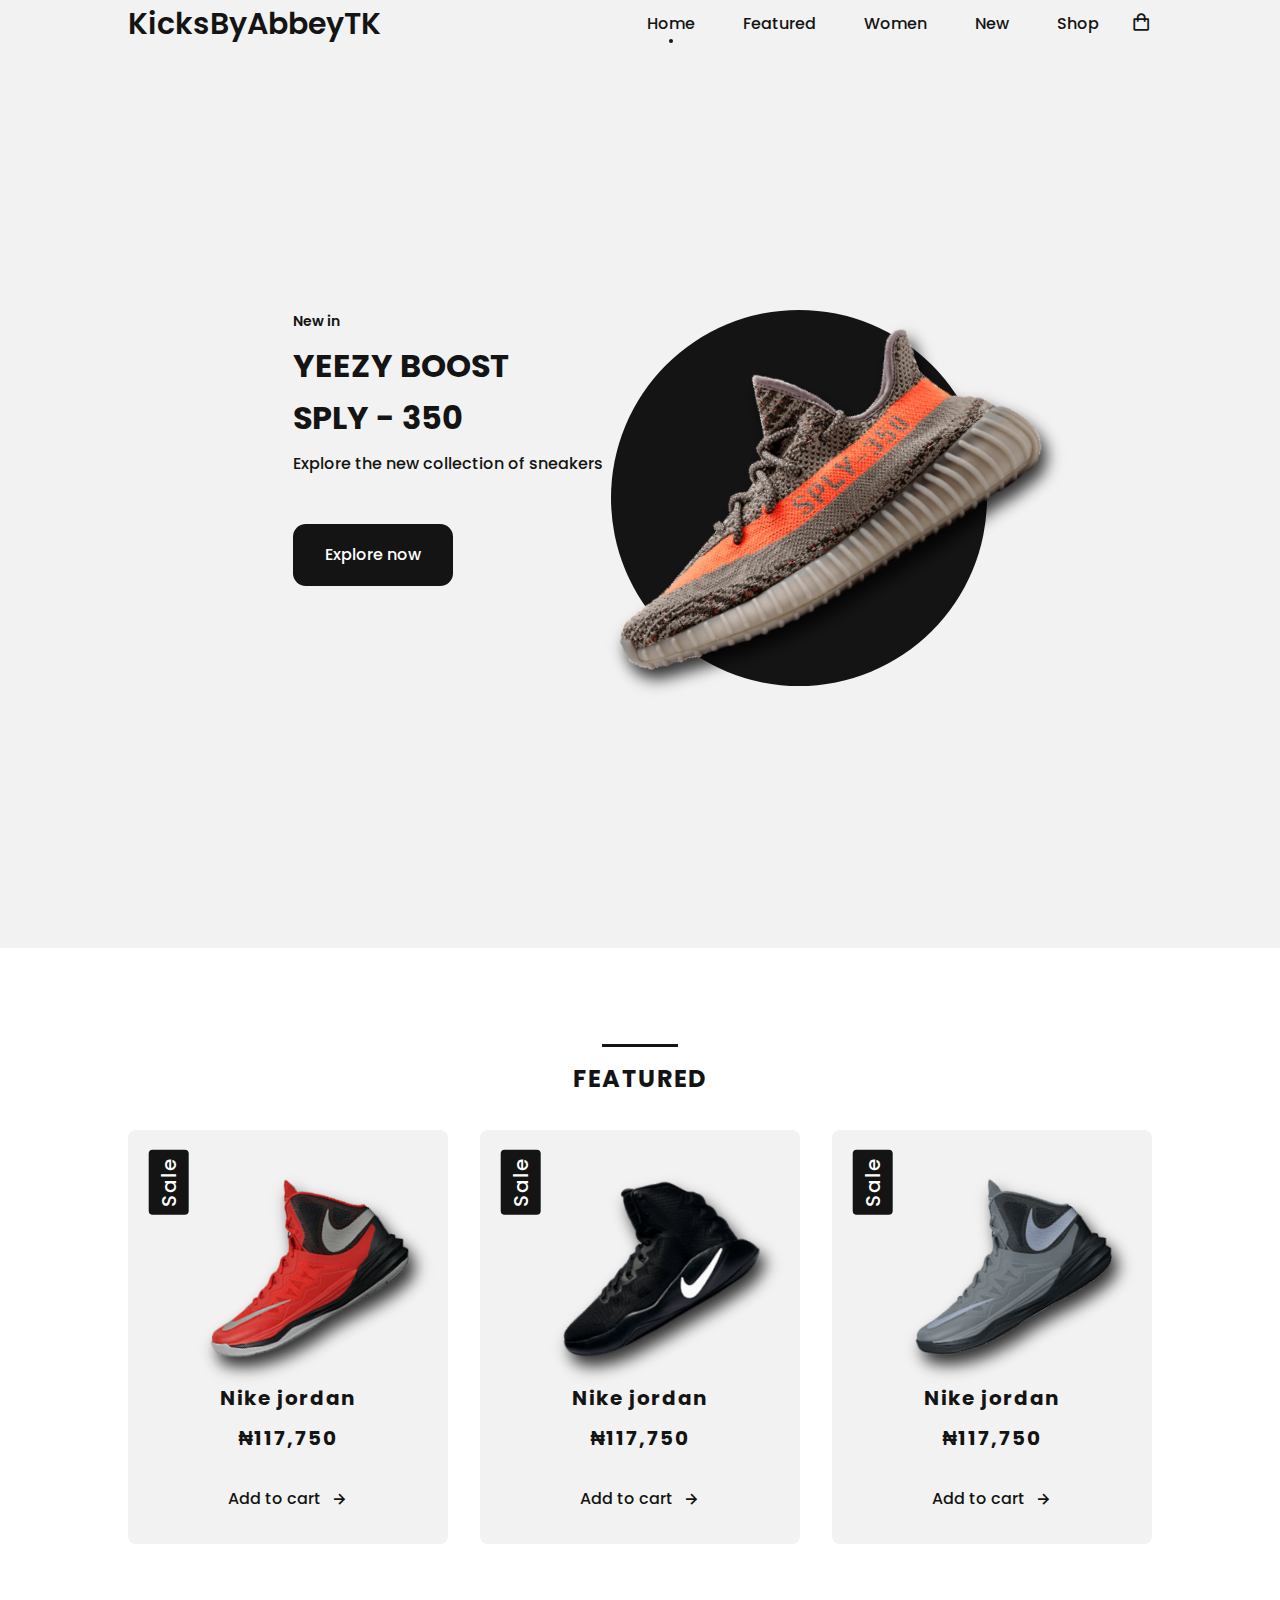
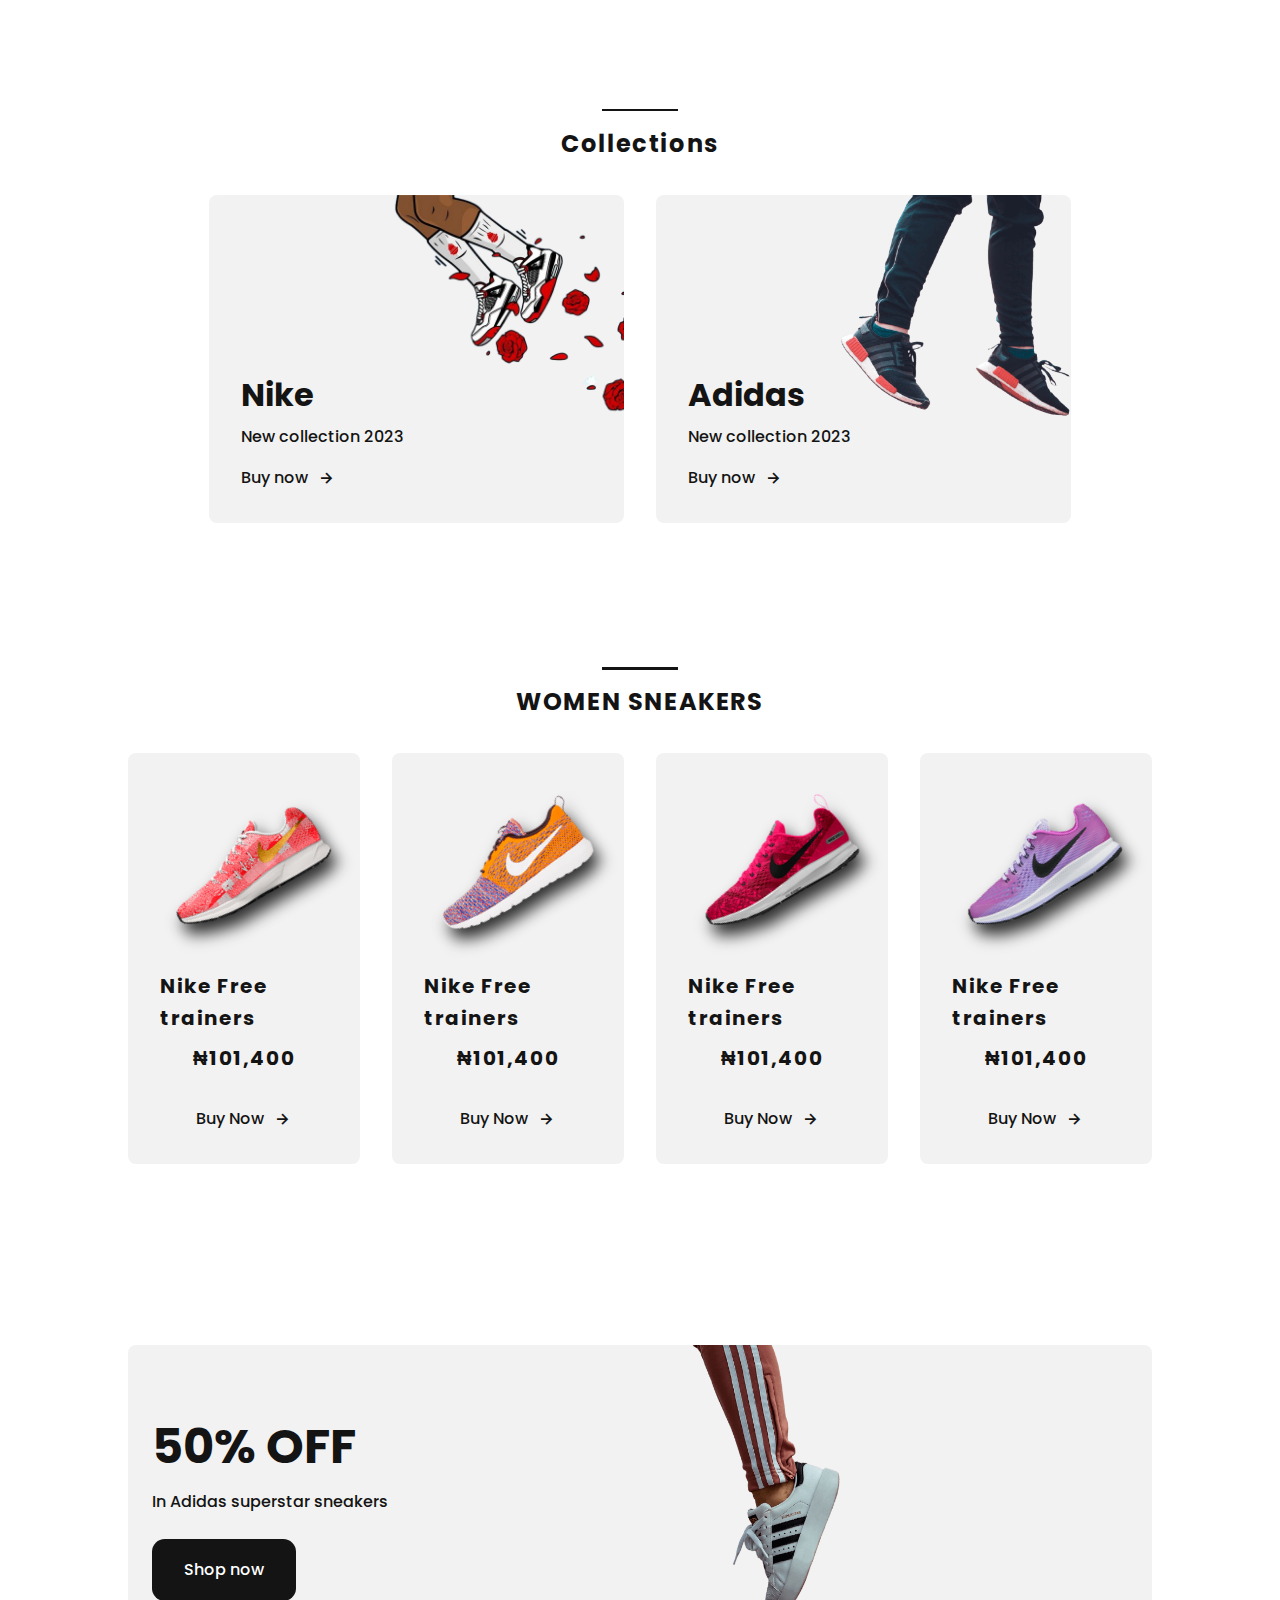
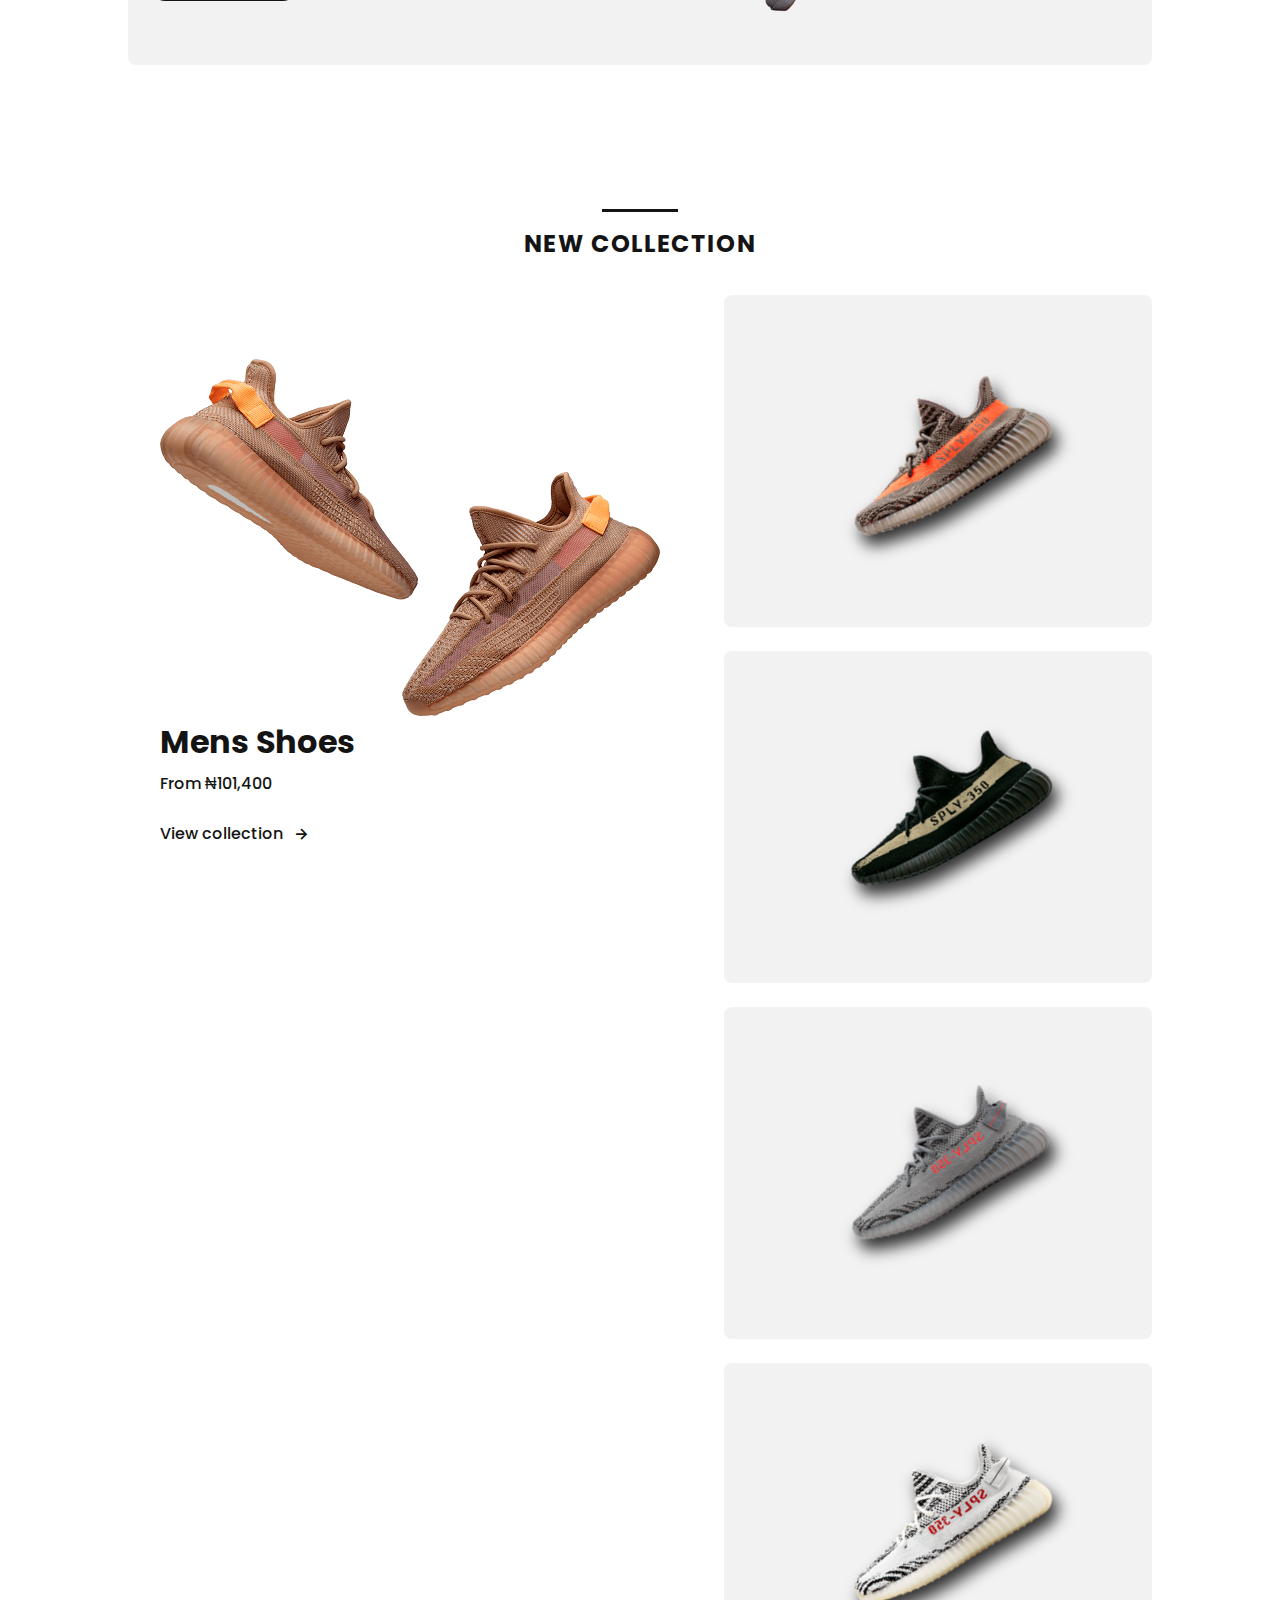
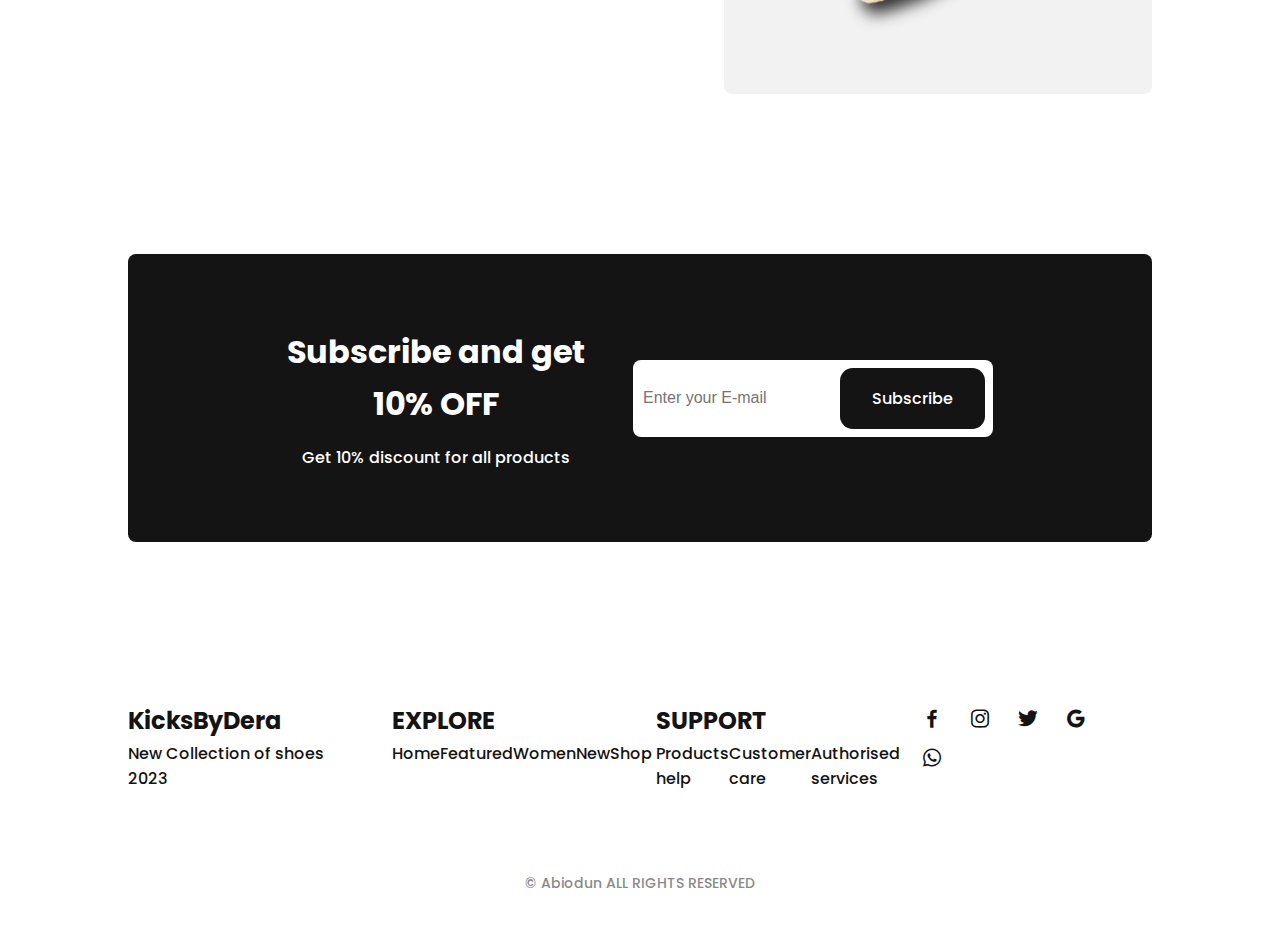
==== index.html @ 959a7aa7 "Done" ====
<!DOCTYPE html>
<html lang="en">
    <head>
        <meta charset="UTF-8">
        <meta name="viewport" content="width=device-width, initial-scale=1.0">

        <!-- ===== CSS ===== -->
        <link rel="stylesheet" href="./assets/css/styles.css">

        <!-- ===== BOX ICONS ===== -->
        <link rel="stylesheet" href="https://cdn.jsdelivr.net/npm/boxicons@latest/css/boxicons.min.css">
        

        <title>KicksByAbbeyTK | home</title>
    </head>
    <body>

        <!--===== HEADER =====-->
        <header class="l-header" id="header">
            <nav class="nav bd-grid">
                <div class="nav__toggle" id="nav-toggle">
                    <i class="bx bx-grid-alt"></i>
                </div>
                <a href="#" class="nav__logo">KicksByAbbeyTK</a>
                <div class="nav__menu" id="nav-menu">
                    <ul class="nav__list">
                        <li class="nav__item">
                            <a href="#home" class="nav__link active">Home</a>
                        </li>
                        <li class="nav__item">
                            <a href="#featured" class="nav__link">Featured</a>
                        </li>
                        <li class="nav__item">
                            <a href="#women" class="nav__link">Women</a>
                        </li>
                        <li class="nav__item">
                            <a href="#new" class="nav__link">New</a>
                        </li>
                        <li class="nav__item">
                            <a href="./shop.html" class="nav__link">Shop</a>
                        </li>
                    </ul>
                </div>
                <div class="nav__shop">
                    <i class='bx bx-shopping-bag'></i>
                </div>
            </nav>
        </header>


        <main class="l-main">
            <!--===== HOME =====-->
            <section class="home" id="home">
                <div class="home__container bd-grid">
                    <div class="home__sneaker">
                        <div class="home__shape"></div>
                        <img src="./assets/img/imghome.png" alt="" srcset="" class="home__img">
                    </div>
                    <div class="home__data">
                        <span class="home__new">New in</span>
                        <h1 class="home__title">YEEZY BOOST <br>SPLY - 350</h1>
                        <p class="home__description">Explore the new collection of sneakers</p>
                        <a href="#" class="button">Explore now</a>
                    </div>
                </div>

            </section>
            

            <!--===== FEATURED =====-->
            <section class="featured section" id="featured">
                <h2 class="section-title">FEATURED</h2>

                <div class="featured__container bd-grid">
                    <article class="sneaker">
                        <div class="sneaker__sale">Sale</div>
                        <img src="assets/img/featured1.png" alt="Red sneaker" class="sneaker__image">
                        <span class="sneaker__name">Nike jordan</span>
                        <span class="sneaker__price">₦117,750</span>
                        <a href="#" class="button-light">Add to cart <i class='bx bx-right-arrow-alt button-icon'></i></a>
                    </article>
                    <article class="sneaker">
                        <div class="sneaker__sale">Sale</div>
                        <img src="assets/img/featured2.png" alt="Red sneaker" class="sneaker__image">
                        <span class="sneaker__name">Nike jordan</span>
                        <span class="sneaker__price">₦117,750</span>
                        <a href="#" class="button-light">Add to cart <i class='bx bx-right-arrow-alt button-icon'></i></a>
                    </article>
                    <article class="sneaker">
                        <div class="sneaker__sale">Sale</div>
                        <img src="assets/img/featured3.png" alt="Red sneaker" class="sneaker__image">
                        <span class="sneaker__name">Nike jordan</span>
                        <span class="sneaker__price">₦117,750</span>
                        <a href="#" class="button-light">Add to cart <i class='bx bx-right-arrow-alt button-icon'></i></a>
                    </article>
                </div>

            </section>

            <!--===== COLLECTION =====-->
            <section class="collection section">
                <h2 class="section-title">Collections</h2>
                <div class="collection__container bd-grid">
                    <div class="collection__card">
                        <div class="collection__data">
                            <h3 class="collection__name">Nike</h3>
                            <p class="collection__description">New collection 2023</p>
                            <a href="#" class="button-light">Buy now <i class='bx bx-right-arrow-alt button-icon'></i></a>
                        </div>

                        <img src="./assets/img/collection1.png.png" alt="Nike collection" srcset="" class="collection__img-1">
                    </div>
                    <div class="collection__card">
                        <div class="collection__data">
                            <h3 class="collection__name">Adidas</h3>
                            <p class="collection__description">New collection 2023</p>
                            <a href="#" class="button-light">Buy now <i class='bx bx-right-arrow-alt button-icon'></i></a>
                        </div>

                        <img src="assets/img/collection2.png" alt="Nike collection" srcset="" class="collection__img">
                    </div>
                </div>
            </section>

            <!--===== WOMEN SNEAKERS =====-->
            <section class="women section" id="women">
                <h2 class="section-title">WOMEN SNEAKERS</h2>
                <div class="women__container bd-grid">
                    <article class="sneaker">
                        <img src="assets/img/women1.png" alt="" class="sneaker__image">
                        <span class="sneaker__name">Nike Free trainers</span>
                        <span class="sneaker__price">₦101,400</span>
                        <a href="#" class="button-light">Buy Now<i class='bx bx-right-arrow-alt button-icon'></i></a>
                    </article>
                    <article class="sneaker">
                        <img src="assets/img/women2.png" alt="" class="sneaker__image">
                        <span class="sneaker__name">Nike Free trainers</span>
                        <span class="sneaker__price">₦101,400</span>
                        <a href="#" class="button-light">Buy Now<i class='bx bx-right-arrow-alt button-icon'></i></a>
                    </article>
                    <article class="sneaker">
                        <img src="assets/img/women3.png" alt="" class="sneaker__image">
                        <span class="sneaker__name">Nike Free trainers</span>
                        <span class="sneaker__price">₦101,400</span>
                        <a href="#" class="button-light">Buy Now<i class='bx bx-right-arrow-alt button-icon'></i></a>
                    </article>
                    <article class="sneaker">
                        <img src="assets/img/women4.png" alt="" class="sneaker__image">
                        <span class="sneaker__name">Nike Free trainers</span>
                        <span class="sneaker__price">₦101,400</span>
                        <a href="#" class="button-light">Buy Now<i class='bx bx-right-arrow-alt button-icon'></i></a>
                    </article>
                </div>
            </section>

            <!--===== OFFER =====-->
            <section class="offer section">
                <div class="offer__container bd-grid">
                    <div class="offer__data">
                        <h3 class="offer__title">50% OFF</h3>
                        <p class="offer__description">In Adidas superstar sneakers</p>
                        <a href="#" class="button">Shop now</a>
                    </div>
                    <img src="assets/img/offert.png" alt="" class="offer__img">
                </div>
            </section>

            <!--===== NEW COLLECTION =====-->
            <section class="new section" id="section">
                <h2 class="section-title">NEW COLLECTION</h2>
                <div class="new__container bd-grid">
                    <div class="new__mens">
                        <img src="assets/img/new1.png" alt="" class="new_mens-img">
                        <h3 class="new__title">Mens Shoes</h3>
                        <span class="new__price">From ₦101,400</span>
                        <a href="#" class="button-light">View collection<i class='bx bx-right-arrow-alt button-icon'></i></a>
                    </div>
                    <div class="new__sneaker">

                        <div class="new__sneaker-card">
                            <img src="assets/img/new2.png" alt="" class="new__sneakers-img">
                            <div class="new__sneaker-overlay">
                                <a href="#" class="button">Add to cart</a>
                            </div>
                        </div>
                        <div class="new__sneaker-card">
                            <img src="assets/img/new3.png" alt="" class="new__sneakers-img">
                            <div class="new__sneaker-overlay">
                                <a href="#" class="button">Add to cart</a>
                            </div>
                        </div>
                        <div class="new__sneaker-card">
                            <img src="assets/img/new4.png" alt="" class="new__sneakers-img">
                            <div class="new__sneaker-overlay">
                                <a href="#" class="button">Add to cart</a>
                            </div>
                        </div>
                        <div class="new__sneaker-card">
                            <img src="assets/img/new5.png" alt="" class="new__sneakers-img">
                            <div class="new__sneaker-overlay">
                                <a href="#" class="button">Add to cart</a>
                            </div>
                        </div>




                    </div>
                </div>
            </section>

            <!--===== NEWSLETTER =====-->
            <section class="newsletter section">
                <div class="newsletter__container bd-grid">
                    <div>
                        <h3 class="newsletter__title">Subscribe and get <br>10% OFF</h3>
                        <p class="newsletter__description">Get 10% discount for all products</p>
                    </div>

                    <form action="" class="newsletter__subscribe">
                        <input type="text" placeholder="Enter your E-mail" class="newsletter__input">
                        <a href="./index.html" class="button">Subscribe</a>
                    </form>
                </div>
            </section>
        </main>

        <!--===== FOOTER =====-->
        <footer class="footer section">
            <div class="footer__container bd-grid">
                <div class="footer__box">
                    <h3 class="footer__title">KicksByDera</h3>
                    <p class="footer__description">New Collection of shoes 2023</p>
                </div>
                <div class="footer__box">
                    <h3 class="footer__title">EXPLORE</h3>
                    <ul class="nav__list">
                        <li>
                            <a href="#home">Home</a>
                        </li>
                        <li>
                            <a href="#featured">Featured</a>
                        </li>
                        <li>
                            <a href="#women">Women</a>
                        </li>
                        <li>
                            <a href="#new">New</a>
                        </li>
                        <li>
                            <a href="./shop.html">Shop</a>
                        </li>
                    </ul>
                </div>
                <div class="footer__box">
                    <h3 class="footer__title">SUPPORT</h3>
                    <ul class="nav__list">
                        <li>
                            <a href="#">Products help</a>
                        </li>
                        <li>
                            <a href="#">Customer care</a>
                        </li>
                        <li>
                            <a href="#">Authorised services</a>
                        </li>
                    </ul>
                </div>
                <div class="footer__box">
                    <a href="#" target="_blank" class="footer__social"><i class="bx bxl-facebook"></i></a>
                    <a href="#" target="_blank" class="footer__social"><i class="bx bxl-instagram"></i></a>
                    <a href="#" target="_blank" class="footer__social"><i class="bx bxl-twitter"></i></a>
                    <a href="#" target="_blank" class="footer__social"><i class="bx bxl-google"></i></a>
                    <a href="#" target="_blank" class="footer__social"><i class="bx bxl-whatsapp"></i></a>
                </div>



            </div>
            <p class="footer__copy">&#169; Abiodun ALL RIGHTS RESERVED</p>
        </footer>







        <!--===== MAIN JS =====-->
        <script src="./assets/js/main.js"></script>
        
    </body>
</html>
---- assets/css/styles.css ----
/* Google Fonts */
@import url('https://fonts.googleapis.com/css2?family=Poppins:wght@400;500;600;700&display=swap');

/* Variables CSS */

:root {
    --header-height: 3rem;

     /* Font Weight */
    /* --font-regular:400; */
    --font-medium: 500;
    --font-semi-bold: 600;
    --font-bold: 700;


    /* Colors */
    --dark-color: #141414;
    --dark-color-light: #8A8A8A;
    --dark-color-lighten: #F2F2F2;
    --white-color: #FFF;

      /* Font and Typography */
    /* .5rem = 8px | 1rem = 16px */
    --body-font: 'Poppins', sans-serif;
    --big-font-size: 1.25rem;
    --bigger-font-size: 1.5rem;
    --biggest-font-size: 2rem;
    --h2-font-size: 1.25rem;
    --normal-font-size: 0.938rem;
    --smaller-font-size: 0.813rem;

    /*Margenes*/
    /* Margenes Bottm */
    /* .5rem = 8px  | 1 rem = 16px  */
    --mb-1: 0.5rem;
    --mb-2: 1rem;
    --mb-3: 1.5rem;
    --mb-4: 2rem;
    --mb-5: 2.5rem;
    --mb-6: 3rem;
   
  
    /* z index */
    /* --z-tooltip: 10; */
    --z-fixed: 100;

    /*Rotate img*/
    --rotate-img: rotate(-30deg);
  }

  @media screen and (min-width:768px) {
    :root{
        --big-font-size: 1.5rem;
    --bigger-font-size: 2rem;
    --biggest-font-size: 3rem;
    --normal-font-size: 1rem;
    --smaller-font-size: 0.875rem;
    }  
  }

  /* Base  */

*,::before,::after{
    box-sizing: border-box;
  }
  
  html {
    scroll-behavior: smooth;
  }

  
  body {
    margin: var(--header-height) 0 0 0 ;
    font-family: var(--body-font);
    font-size: var(--normal-font-size);
    font-weight: var(--font-medium);
    color: var(--dark-color);
    line-height: 1.6;

  }

  h1,h2,h3,p,ul{
    margin: 0;
  }

  ul {
    padding: 0;
    list-style: none;
  }
  
  a {
    text-decoration: none;
    color: var(--dark-color);
  }
  
  img {
    max-width: 100%;
    height: auto;
    display: block;
  }

  

  /* Class CSS */

  .section{
    padding: 5rem 0 2rem;
  }

  .section-title{
    position: relative;
    font-size: var(--big-font-size);
    margin-bottom: var(--mb-4);
    text-align: center;
    letter-spacing: .1rem;
  }

  .section-title::after{
    content: '';
    position: absolute;
    width: 56px;
    height: .18rem;
    top: -1rem;
    left: 0;
    right: 0;
    margin: auto;
    background-color: var(--dark-color);
  }

  /* Layout */
  .bd-grid{
    max-width: 1024px;
    display: grid;
    grid-template-columns: 100%;
    column-gap: 2rem;
    width: calc(100% - 2rem);
    margin: auto;
  }

  .l-header{
    width: 100%;
    position: fixed;
    top: 0;
    left: 0;
    z-index: var(--z-fixed);
    background-color: var(--dark-color-lighten);
  }


/*===== NAV =====*/
.nav{
  height: var(--header-height);
  display: flex;
  justify-content: space-between;
  align-items: center;
}
 @media screen and (max-width: 768px) {
  .nav__menu{
    position: fixed;
    top: var(--header-height);
    left: -100%;
    width: 70%;
    height: 100vh;
    padding: 2rem;
    background-color: var(--white-color);
    transition: .4s;
  }
 }
.nav__item{
margin-bottom: var(--mb-4);
}
.nav__logo{
  font-weight: var(--font-semi-bold);
  font-size: 30px;
}
.nav__toggle,
.nav__shop{
  font-size: 1.3rem;
  cursor: pointer;
}
/*Show menu*/
.show{
  left: 0;
}

/*Active link*/
.active{
  position: relative;
}
.active::before{
  content: '';
  position: absolute;
  bottom: -.5rem;
  left: 45%;
  width: 4px;
  height: 4px;
  background-color: var(--dark-color);
  border-radius: 50px;
}
/*Change color header*/
.scroll-header{
  background-color: var(--white-color);
  -shadow: 0 2px 4px rgba(0, 0, 0, .1);
}


/*===== HOME =====*/
.home{
  background-color: var(--dark-color-lighten);
  overflow: hidden;
}

.home__container{
  height: calc(100vh - var(--header-height));
}

.home__sneaker{
  position: relative;
  display: flex;
  justify-content: center;
  align-self: center;
}

.home__shape{
  width: 220px;
  height: 220px;
  background-color: var(--dark-color);
  border-radius: 50%;
}

.home__img{
  position: absolute;
  top: 1.5rem;
  max-width: initial;
  width: 275px;
  transform: var(--rotate-img);
  filter: drop-shadow(0 12px 8px rgba(0, 0, 0, .8));
  transition: .6s;
}
.home__img:hover{
  transform: translateY(-.5rem);
}

.home__new{
  display: block;
  font-size: var(--smaller-font-size);
  font-weight: var(--font-semi-bold);
  margin-bottom: var(--mb-1);
}

.home__title{
  font-size: var(--bigger-font-size);
  margin-bottom: var(--mb-1);
}

.home__description{
  margin-bottom: var(--mb-6);
}


/*BUTTONS*/
.button{
  display: inline-block;
  background-color: var(--dark-color);
  padding: 1.125rem 2rem;
  font-weight: var(--font-medium);
  border-radius: .8rem;
  transition: .3s;
  color: white;
}

.button:hover{
  transform: translateY(-.25rem);
}

.button-light{
  display: inline-flex;
  color: var(--dark-color);
  font-weight: var(--font-medium);
  align-items: center;
}

.button-icon{
  font-size: 1.25rem;
  margin-left: var(--mb-1);
  transition: .3s;
}

.button-light:hover .button-icon{
  transform: translateX(.25rem);
}
/*===== FEATURED =====*/
.featured__container{
  row-gap: 2rem;
  grid-template-columns: repeat(auto-fit, minmax(220px, 1fr));
}

.sneaker{
  position: relative;
  display: flex;
  flex-direction: column;
  align-items: center;
  padding: 2rem;
  background-color: var(--dark-color-lighten);
  border-radius: .5rem;
  transition: .3s;
  margin-bottom: 1.3rem;
}

.sneaker__sale{
  position: absolute;
  left: .5rem;
  background-color: var(--dark-color);
  color: white;
  padding: .25rem .5rem;
  border-radius: .25rem;
  rotate: -90deg;
  font-size: var(--h2-font-size);
  letter-spacing: .1rem;
}

.sneaker__image{
  width: 220px;
  margin-top: var(--mb-3);
  margin-bottom: var(--mb-6);
  transform: var(--rotate-img);
  filter: drop-shadow(0 12px 8px rgba(0, 0, 0, .8));
  transition: .6s;
}
.sneaker__image:hover{
  transform: translateY(-.5rem);
}

.sneaker__name,
.sneaker__price{
  font-size: var(--h2-font-size);
  letter-spacing: .1rem;
  font-weight: var(--font-bold);
}
.sneaker__name{
  margin-bottom: var(--mb-1);
}
.sneaker__price{
  margin-bottom: var(--mb-4);
}

.sneaker:hover{
  transform: translateY(-.7rem);
  filter: drop-shadow(0 12px 8px rgba(0, 0, 0, .8));
}

/*===== COLLECTION =====*/
.collection__container{
  row-gap: 2rem;
  justify-content: center;
}

.collection__card{
  position: relative;
  display: flex;
  height: 328px;
  background-color: var(--dark-color-lighten);
  padding: 2rem;
  border-radius: .5rem;
  transition: .3s;
}

.collection__data{
  align-self: flex-end;
}

.collection__img{
  position: absolute;
  width: 230px;
  top: 0;
  right: 0;
}
.collection__img-1{
  position: absolute;
  transform: rotateY(-90deg);
  transform: scaleX(-1);
  width: 230px;
  top: 0;
  right: 0;
}

.collection__name{
  font-size: var(--bigger-font-size);
  margin-bottom: .25rem;
}

.collection__description{
  margin-bottom: var(--mb-2);
}

.collection__card:hover{
  transform: translateY(-.5rem);
}

/*===== WOMEN SNEAKERS =====*/
.women__container{
  row-gap: 2rem;
  grid-template-columns: repeat(auto-fit, minmax(220px, 1fr));
}

/*===== OFFER =====*/
.offer__container{
  grid-template-columns: 55% 45%;
  column-gap: 0;
  background-color: var(--dark-color-lighten);
  border-radius: .5rem;
  justify-content: center;
}

.offer__data{
  padding: 4rem 0 4rem 1.5rem;
}

.offer__title{
  font-size: var(--biggest-font-size);
  margin-bottom: .25rem;
}

.offer__description{
  margin-bottom: var(--mb-3);
}

.offer__img{
  width: 153px;
}
/*===== NEW COLLECTION  =====*/
.new__collection{
  row-gap: 2rem;
}

.new__mens-img{
  width: 276px;
  margin-bottom: var(--mb-3);
}

.new__title{
  font-size: var(--bigger-font-size);
  margin-bottom: .25rem;
}

.new__price{
  display: block;
  margin-bottom: var(--mb-3);
}

.new__sneaker{
  display: grid;
  grid-template-columns: repeat(auto-fit, minmax(220px, 1fr));
  gap: 1.5rem;
}

.new__sneaker-card{
  position: relative;
  padding: 3.5rem 1.5rem;
  background-color: var(--dark-color-lighten);
  border-radius: .5rem;
  overflow: hidden;
  display: flex;
  justify-content: center;
}

.new__sneakers-img{
    width: 220px;
    margin-top: var(--mb-3);
    margin-bottom: var(--mb-6);
    transform: var(--rotate-img);
    filter: drop-shadow(0 12px 8px rgba(0, 0, 0, .8));
    transition: .3s;
  }
  .new__sneakers-img:hover{
    transform: translateY(-.5rem);
  }
  .new__sneaker-overlay{
    position: absolute;
    background-color: rgba(138, 138, 138, .1);
    left: 0;
    bottom: -100%;
    height: 100%;
    display: flex;
    justify-content: center;
    width: 100%;
    align-items: center;
    transition: 1.5s;
  }

  .new__sneaker-card:hover .new__sneaker-overlay{
    bottom: 0;
  }

/*===== NEWSLETTER =====*/
.newsletter__container{
  background-color: var(--dark-color);
  color: var(--white-color);
  padding: 2rem .5rem;
  border-radius: .5rem;
  text-align: center;
}

.newsletter__title{
  font-size: var(--bigger-font-size);
  margin-bottom: var(--mb-2);
}

.newsletter__description{
  margin-bottom: var(--mb-5);
}

.newsletter__subscribe{
  display: flex;
  column-gap: .5rem;
  background-color: white;
  padding: .5rem;
  border-radius: .5rem;
}

.newsletter__input{
  border: none;
  outline: none;
  width: 90%;
  font-size: var(--normal-font-size);
}
/*===== FOOTER =====*/
.footer__container{
  grid-template-columns: repeat(auto-fit, minmax(220px, 1fr));
}

.footer__title{
  font-size: var(--big-font-size);
}

.footer__box{
  margin-bottom: var(--mb-4);
}

.footer__link{
  display: block;
  width: max-content;
  margin-bottom: var(--mb-1);
}

.footer__social{
  font-size: 1.5rem;
  margin-right: 1.25rem;
}

.footer__copy{
  padding-top: 3rem;
  font-size: var(--smaller-font-size);
  color: var(--dark-color-light);
  text-align: center;
}
/* ===== MEDIA QUERIES=====*/
@media screen and (min-width:765px) {
  body{
    background-color: white;
  }
  .section{
    padding: 7rem 0 3rem;
  }
  .section-title::after{
    width: 76px;
  }
  .nav{
    height: calc var(--header-height + 1.5rem);
  }
  .nav__menu{
    margin-left: auto;
  }
  .nav__list{
    display: flex;
  }
  .nav__item{
    margin-left: var(--mb-6);
    margin-bottom: 0;
  }
  .nav__toggle{
    display: none;
  }
  .home__container{
    height: 100vh;
    grid-template-columns: max-content max-content;
    justify-content: center;
    align-content: center;
  }
  .home__sneaker{
    order: 1;
  }
  .home__shape{
    width: 376px;
    height: 376px;
  }
  .home__img{
    width: 470px;
    top: 3.5rem;
    right: 0;
    left: -3rem;
  }
  .newsletter__container{
    grid-template-columns: max-content max-content;
    justify-content: center;
    align-items: center;
    padding: 4.5rem 2rem;
    column-gap: 3rem;
  }
  .newsletter__description{
    margin-bottom: 0;
  }
  .newsletter__subscribe{
    width: 360px;
    height: max-content;
  }
}
@media screen and (min-width:1024px) {
  body{
    background-color: white;
  }
  .bd-grid{
    margin-left: auto;
    margin-right: auto;
  }
  .home__container{
    column-gap: 8px;
  }
  .collection__container{
    grid-template-columns: repeat(2, 415px);
  }
  .new__container{
    grid-template-columns: max-content 1fr;
  }
  .new__mens{
    align-items: initial;
    justify-content: flex-end;
    padding: 4rem 2rem;
  }
}
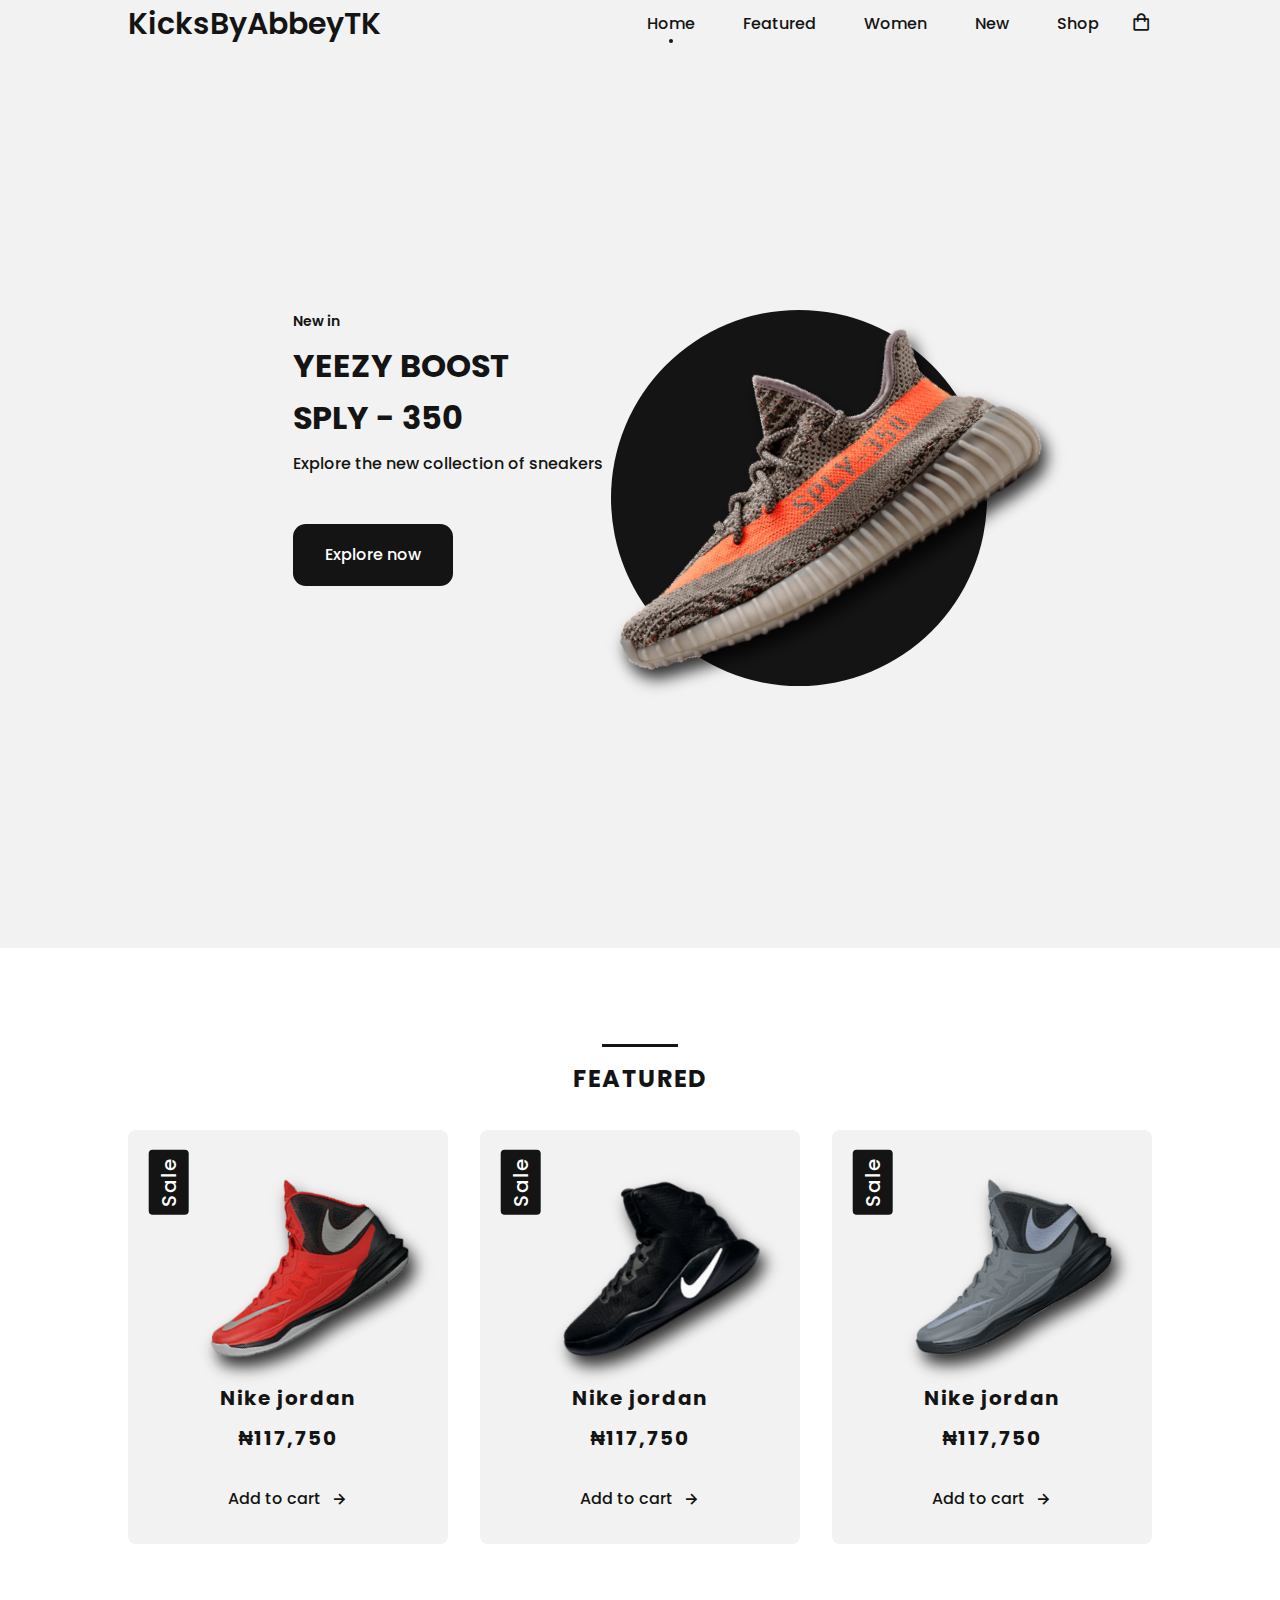
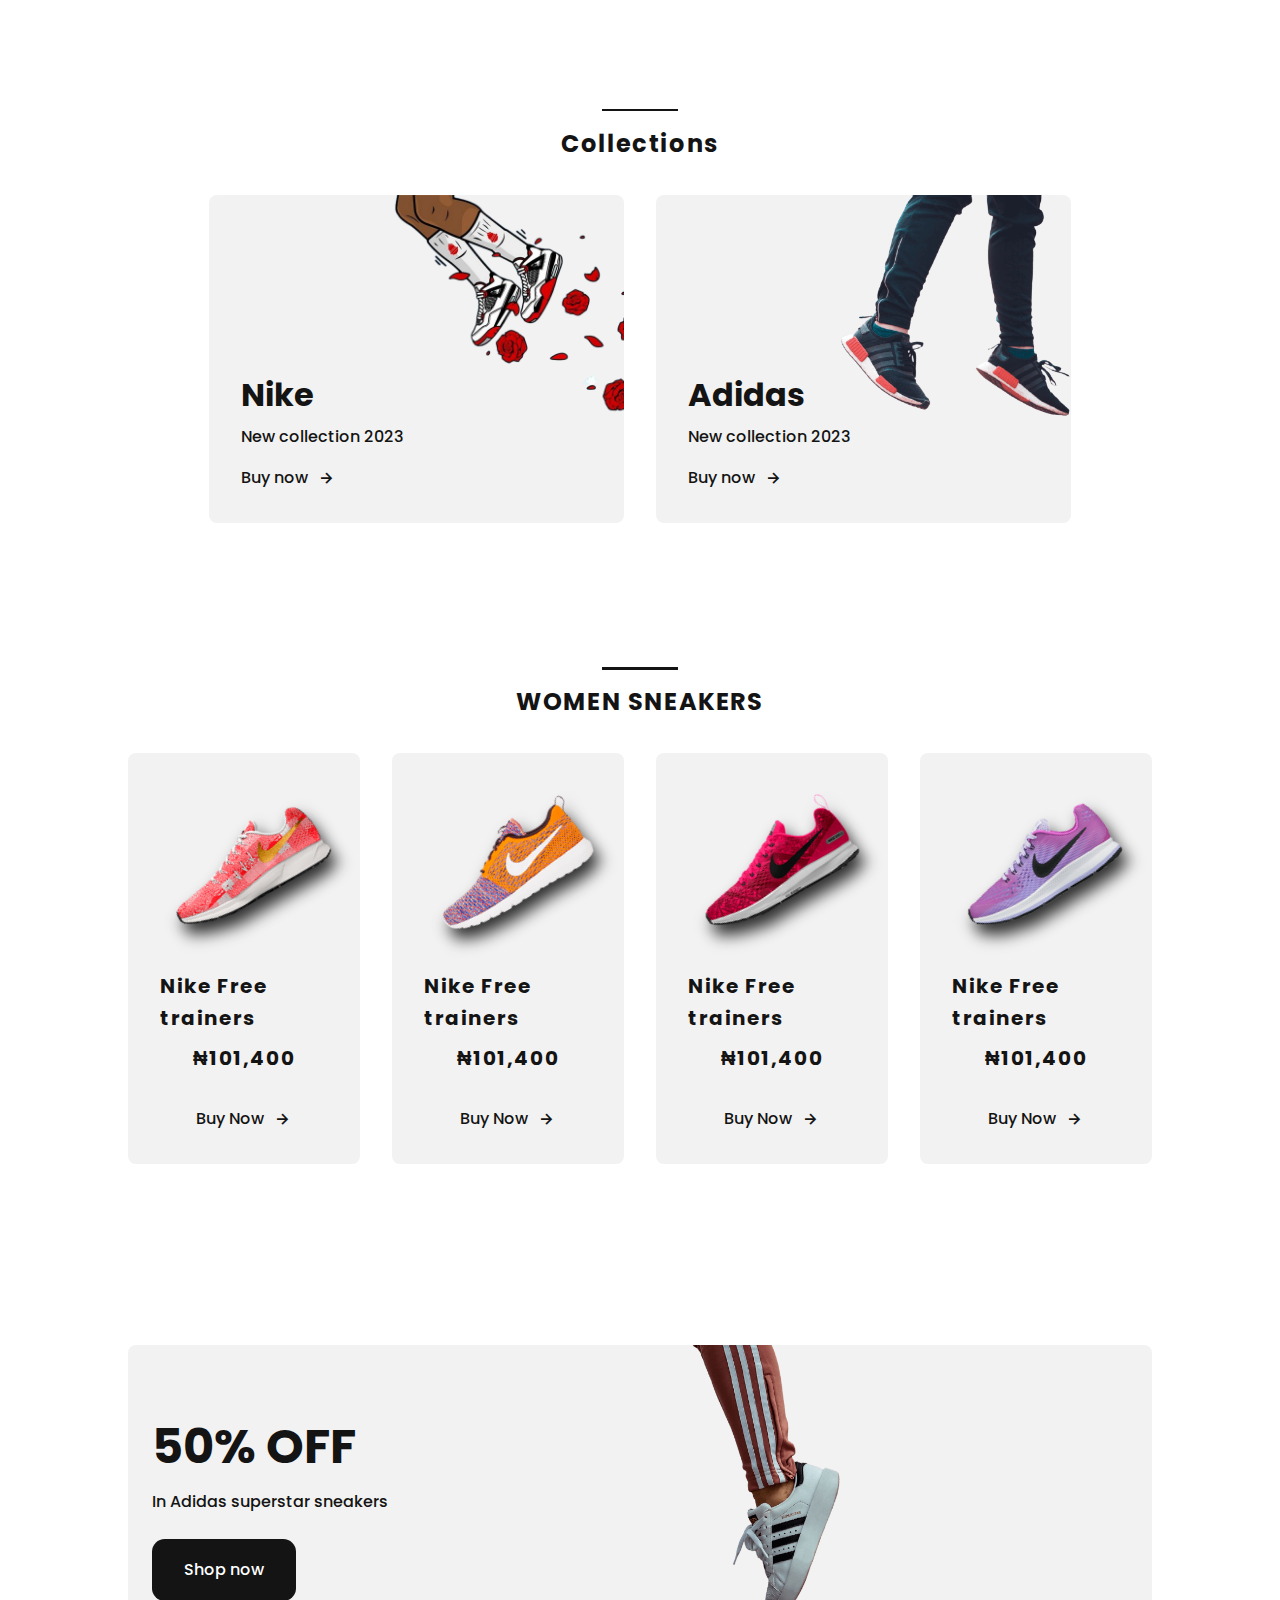
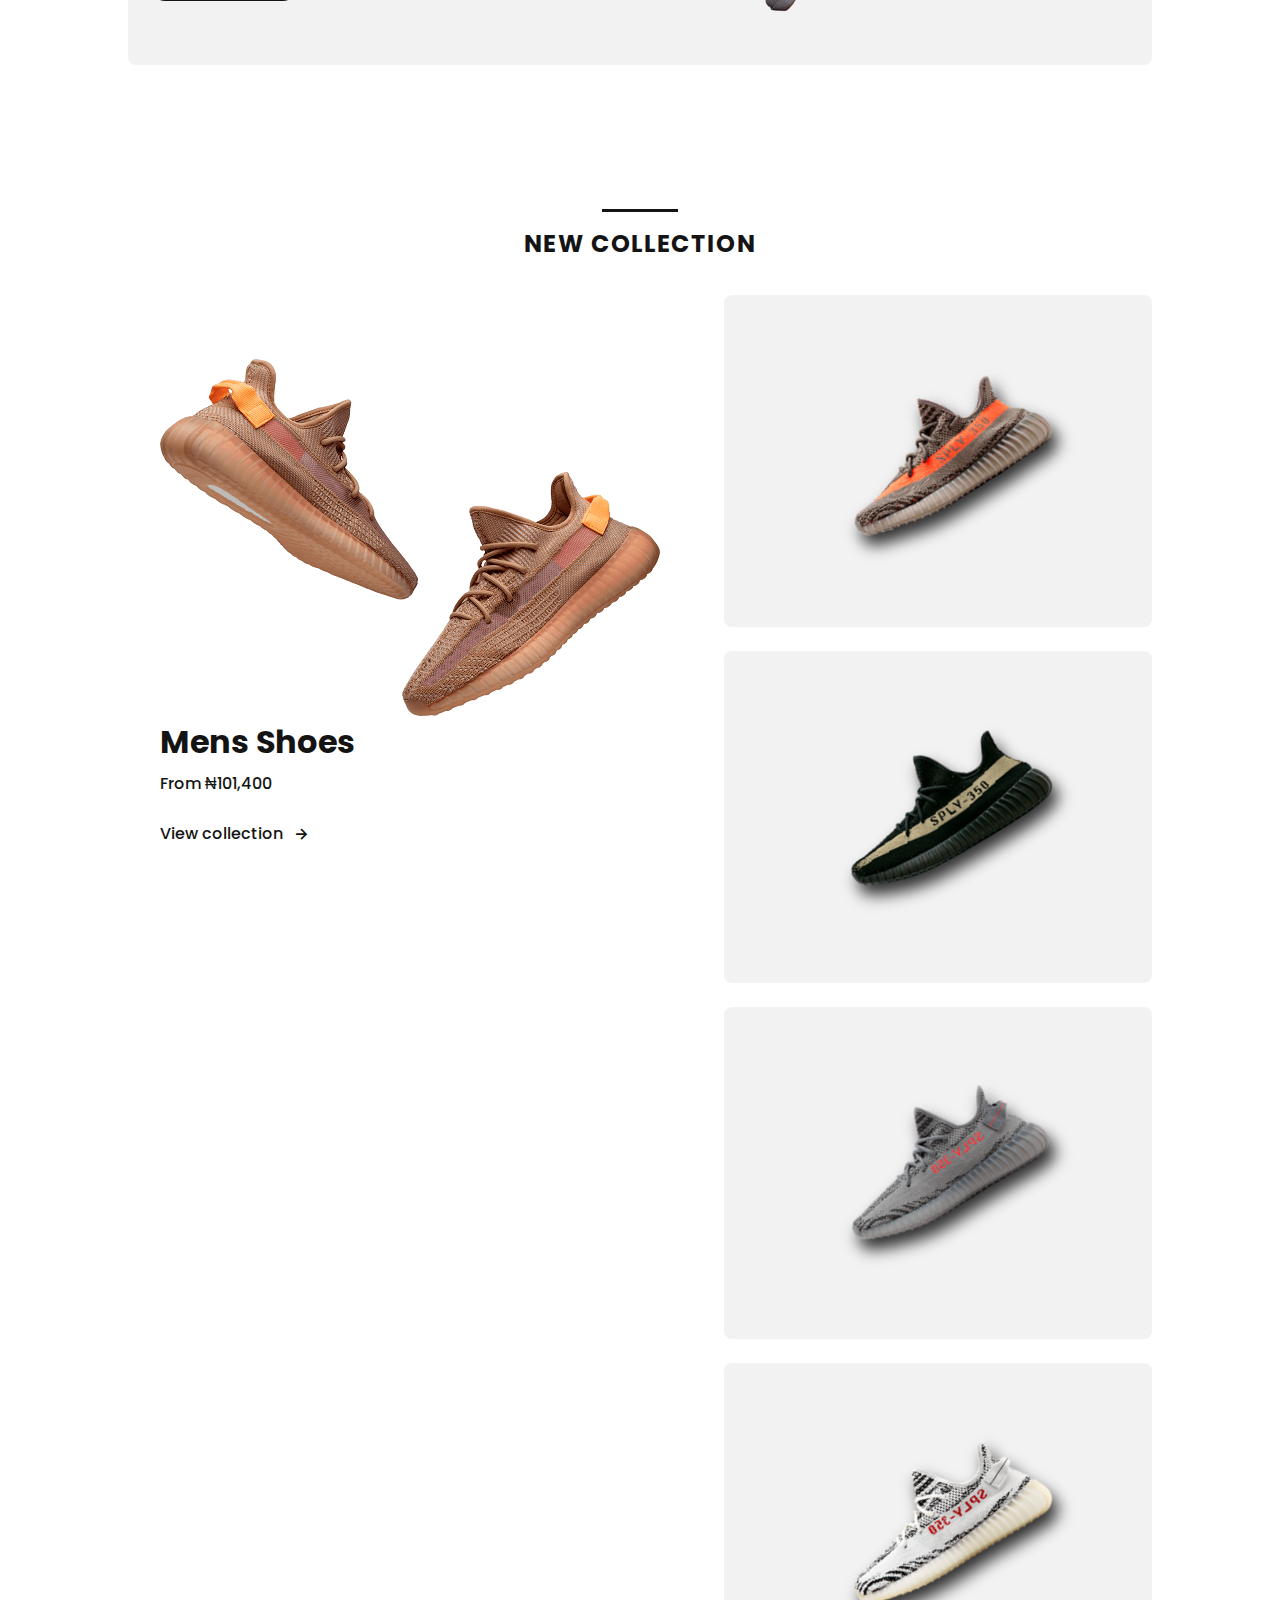
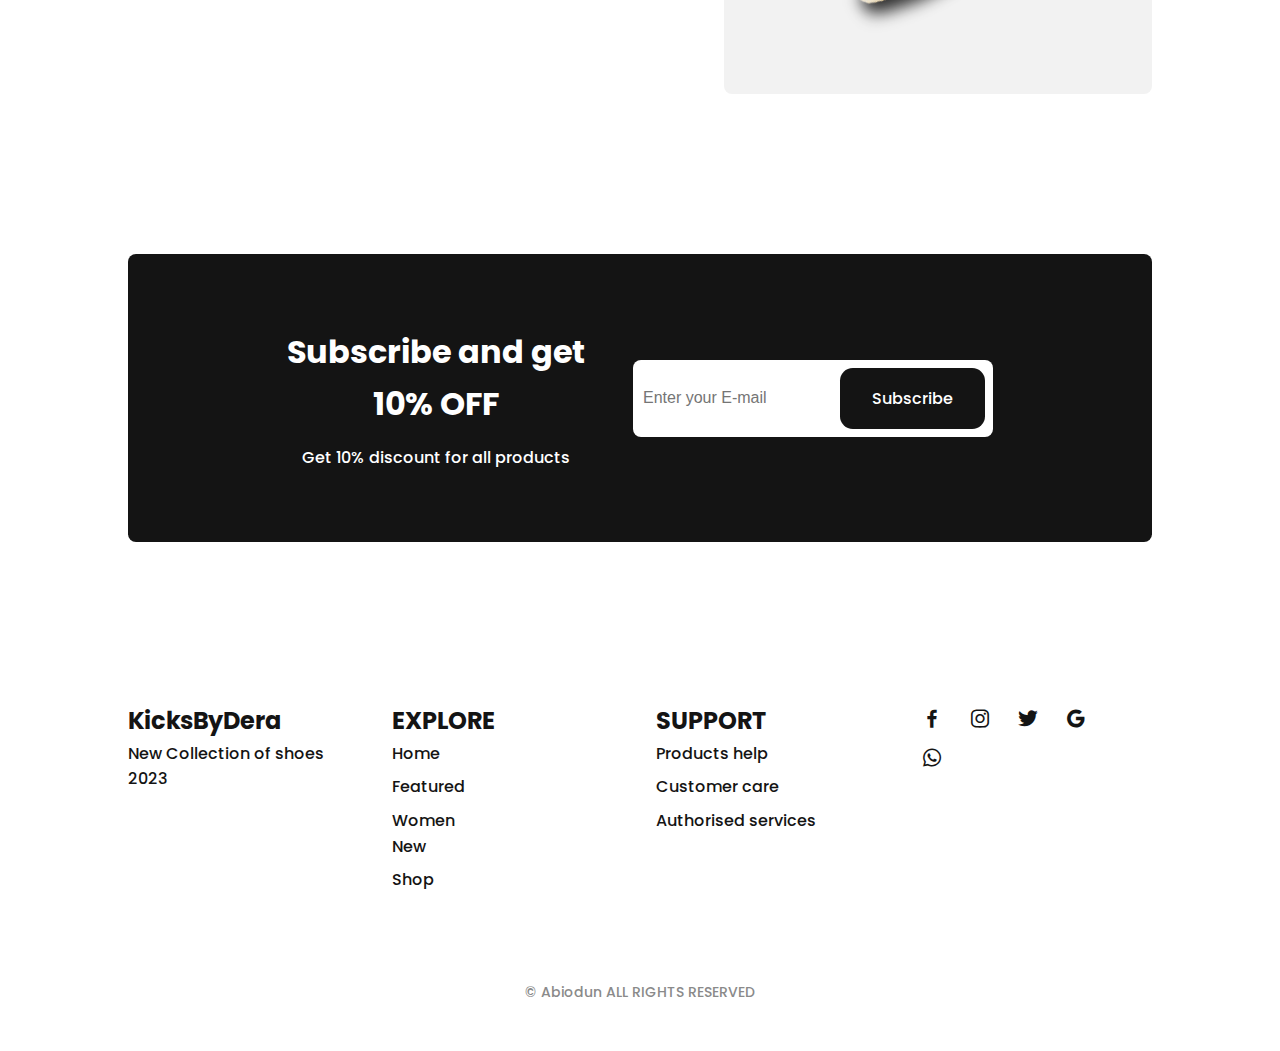
==== commit eac53c6f: "done" ====
--- a/index.html
+++ b/index.html
@@ -234,35 +234,35 @@
                 </div>
                 <div class="footer__box">
                     <h3 class="footer__title">EXPLORE</h3>
-                    <ul class="nav__list">
-                        <li>
-                            <a href="#home">Home</a>
-                        </li>
-                        <li>
-                            <a href="#featured">Featured</a>
+                    <ul>
+                        <li>
+                            <a href="#home" class="footer__link">Home</a>
+                        </li>
+                        <li>
+                            <a href="#featured" class="footer__link">Featured</a>
                         </li>
                         <li>
                             <a href="#women">Women</a>
                         </li>
                         <li>
-                            <a href="#new">New</a>
-                        </li>
-                        <li>
-                            <a href="./shop.html">Shop</a>
+                            <a href="#new" class="footer__link">New</a>
+                        </li>
+                        <li>
+                            <a href="./shop.html" class="footer__link">Shop</a>
                         </li>
                     </ul>
                 </div>
                 <div class="footer__box">
                     <h3 class="footer__title">SUPPORT</h3>
-                    <ul class="nav__list">
-                        <li>
-                            <a href="#">Products help</a>
-                        </li>
-                        <li>
-                            <a href="#">Customer care</a>
-                        </li>
-                        <li>
-                            <a href="#">Authorised services</a>
+                    <ul>
+                        <li>
+                            <a href="#" class="footer__link">Products help</a>
+                        </li>
+                        <li>
+                            <a href="#" class="footer__link">Customer care</a>
+                        </li>
+                        <li>
+                            <a href="#" class="footer__link">Authorised services</a>
                         </li>
                     </ul>
                 </div>
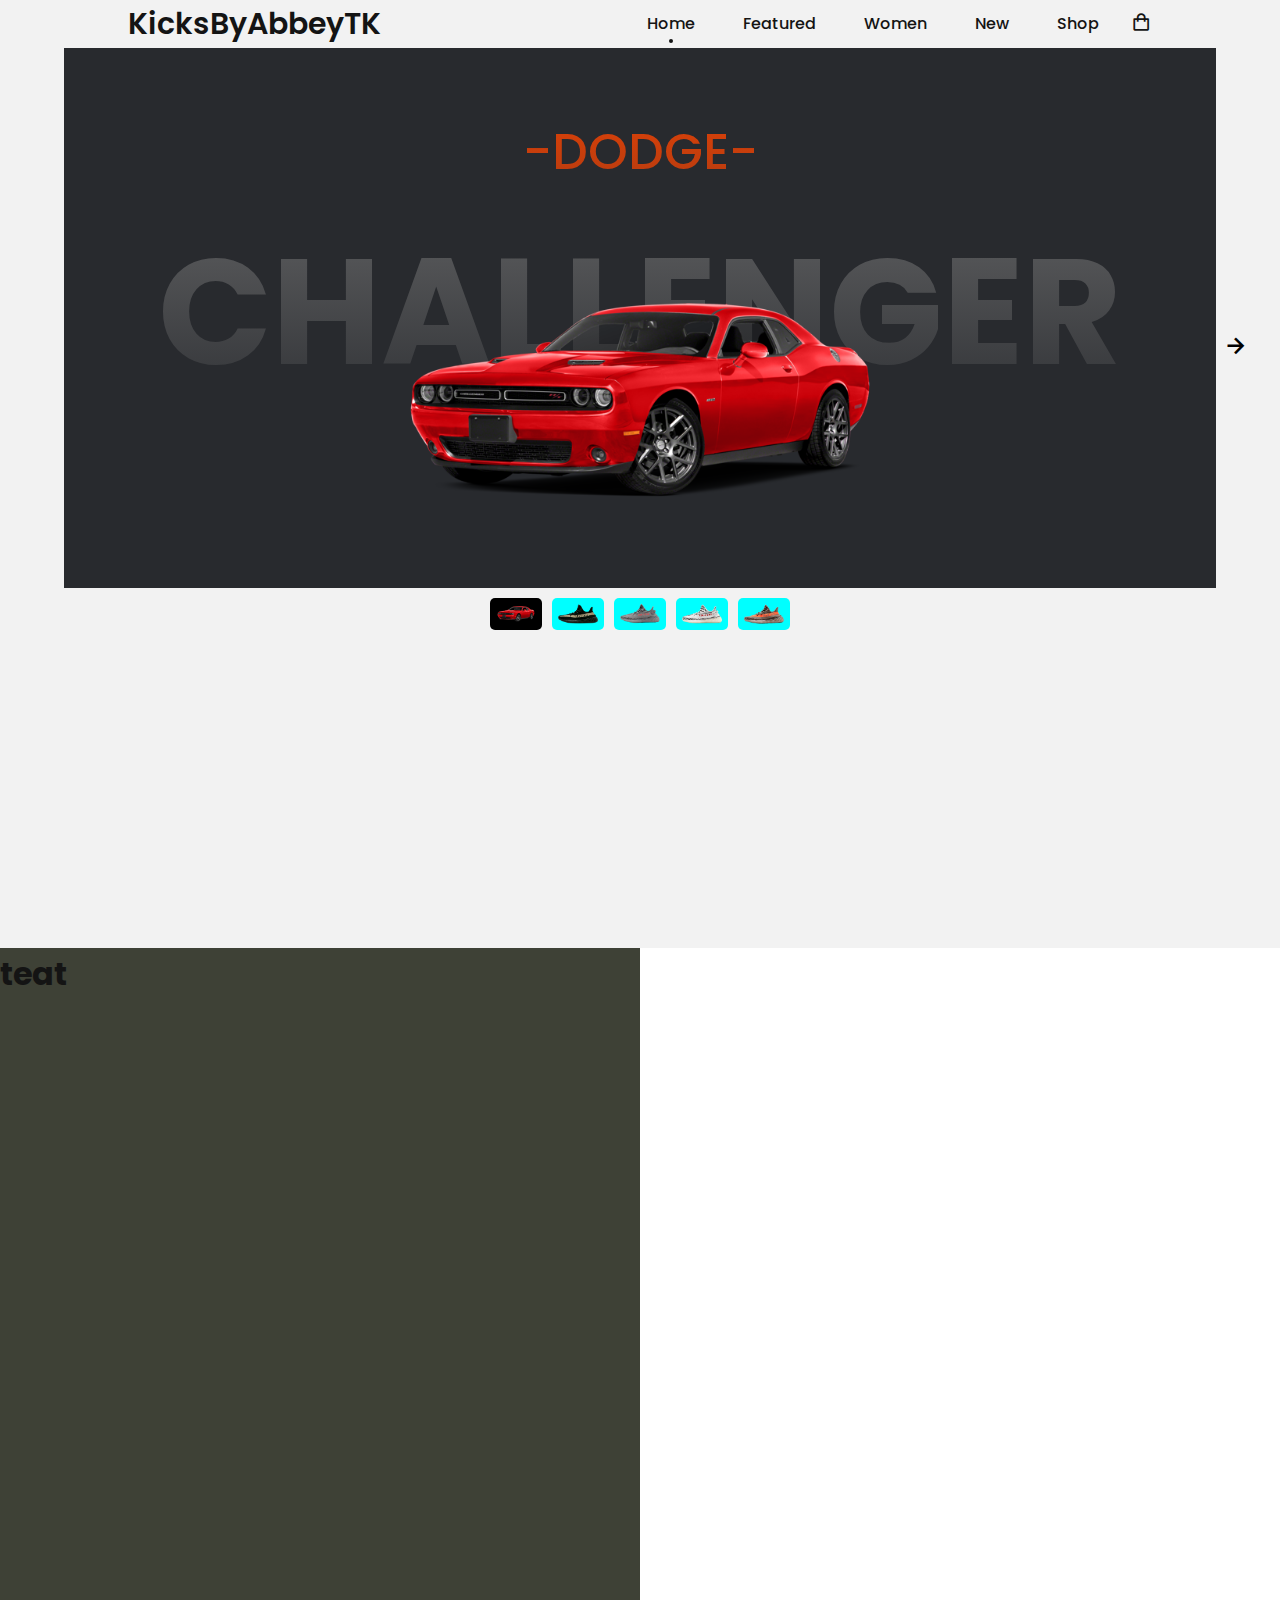
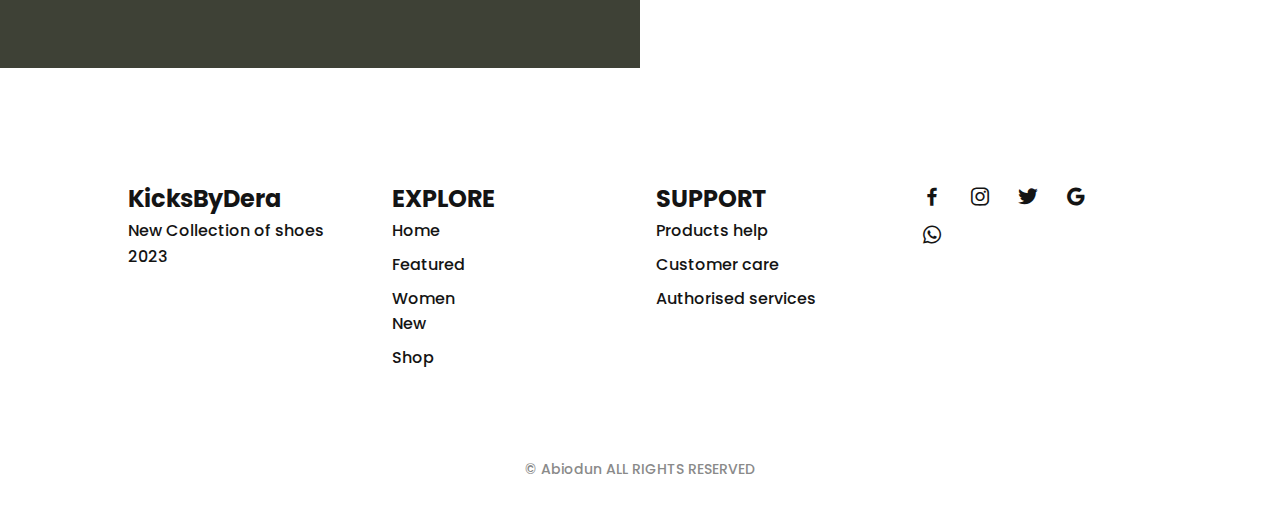
==== commit 5c5923d7: "commit1" ====
--- a/index.html
+++ b/index.html
@@ -1,293 +1,274 @@
 <!DOCTYPE html>
 <html lang="en">
-    <head>
-        <meta charset="UTF-8">
-        <meta name="viewport" content="width=device-width, initial-scale=1.0">
-
-        <!-- ===== CSS ===== -->
-        <link rel="stylesheet" href="./assets/css/styles.css">
-
-        <!-- ===== BOX ICONS ===== -->
-        <link rel="stylesheet" href="https://cdn.jsdelivr.net/npm/boxicons@latest/css/boxicons.min.css">
-        
-
-        <title>KicksByAbbeyTK | home</title>
-    </head>
-    <body>
-
-        <!--===== HEADER =====-->
-        <header class="l-header" id="header">
-            <nav class="nav bd-grid">
-                <div class="nav__toggle" id="nav-toggle">
-                    <i class="bx bx-grid-alt"></i>
+  <head>
+    <meta charset="UTF-8" />
+    <meta name="viewport" content="width=device-width, initial-scale=1.0" />
+
+    <!-- ===== CSS ===== -->
+    <link rel="stylesheet" href="assets/css/carousel.css" />
+    <link rel="stylesheet" href="./assets/css/styles.css" />
+
+    <!-- ===== BOX ICONS ===== -->
+    <link
+      rel="stylesheet"
+      href="https://cdn.jsdelivr.net/npm/boxicons@latest/css/boxicons.min.css"
+    />
+    <link
+      rel="stylesheet"
+      href="https://cdnjs.cloudflare.com/ajax/libs/animate.css/4.1.1/animate.min.css"
+    />
+
+    <link
+      rel="stylesheet"
+      href="https://cdn.jsdelivr.net/npm/swiper@10/swiper-bundle.min.css"
+    />
+    <script
+      type="text/javascript"
+      src="https://static.sketchfab.com/api/sketchfab-viewer-1.12.1.js"
+    ></script>
+    <title>KicksByAbbeyTK | home</title>
+
+    <style>
+      iframe {
+        width: 50%;
+        height: 100%;
+        position: relative;
+        right: 0;
+      }
+    </style>
+  </head>
+  <body>
+    <!--===== HEADER =====-->
+    <header class="l-header" id="header">
+      <nav class="nav bd-grid">
+        <div class="nav__toggle" id="nav-toggle">
+          <i class="bx bx-grid-alt"></i>
+        </div>
+        <a href="#" class="nav__logo">KicksByAbbeyTK</a>
+        <div class="nav__menu" id="nav-menu">
+          <ul class="nav__list">
+            <li class="nav__item">
+              <a href="#home" class="nav__link active">Home</a>
+            </li>
+            <li class="nav__item">
+              <a href="#featured" class="nav__link">Featured</a>
+            </li>
+            <li class="nav__item">
+              <a href="#women" class="nav__link">Women</a>
+            </li>
+            <li class="nav__item">
+              <a href="#new" class="nav__link">New</a>
+            </li>
+            <li class="nav__item">
+              <a href="./shop.html" class="nav__link">Shop</a>
+            </li>
+          </ul>
+        </div>
+        <div class="nav__shop">
+          <i class="bx bx-shopping-bag"></i>
+        </div>
+      </nav>
+    </header>
+
+    <main class="l-main">
+      <!--===== HOME =====-->
+      <section class="home" id="home">
+        <div class="carousel">
+          <button class="carousel__button carousel__button--left is-hidden">
+            <i class="bx bx-left-arrow-alt"></i>
+          </button>
+          <div class="carousel__track-container mySwiper">
+            <ul class="carousel__track">
+              <li class="carousel__slide current-slide">
+                <div class="carousel__content--inner center">
+                  <div class="center_beast">
+                    <h1 class="the animate__animated animate__fadeInLeftBig">
+                      -DODGE-
+                    </h1>
+                    <p class="beast animate__animated animate__fadeInLeftBig">
+                      CHALLENGER
+                    </p>
+                  </div>
+                  <div
+                    class="bike_home animate__animated animate__fadeInRightBig"
+                  >
+                    <img src="assets/img/2018-Dodge-Challenger.png" alt="" />
+                  </div>
                 </div>
-                <a href="#" class="nav__logo">KicksByAbbeyTK</a>
-                <div class="nav__menu" id="nav-menu">
-                    <ul class="nav__list">
-                        <li class="nav__item">
-                            <a href="#home" class="nav__link active">Home</a>
-                        </li>
-                        <li class="nav__item">
-                            <a href="#featured" class="nav__link">Featured</a>
-                        </li>
-                        <li class="nav__item">
-                            <a href="#women" class="nav__link">Women</a>
-                        </li>
-                        <li class="nav__item">
-                            <a href="#new" class="nav__link">New</a>
-                        </li>
-                        <li class="nav__item">
-                            <a href="./shop.html" class="nav__link">Shop</a>
-                        </li>
-                    </ul>
-                </div>
-                <div class="nav__shop">
-                    <i class='bx bx-shopping-bag'></i>
-                </div>
-            </nav>
-        </header>
-
-
-        <main class="l-main">
-            <!--===== HOME =====-->
-            <section class="home" id="home">
-                <div class="home__container bd-grid">
-                    <div class="home__sneaker">
-                        <div class="home__shape"></div>
-                        <img src="./assets/img/imghome.png" alt="" srcset="" class="home__img">
-                    </div>
-                    <div class="home__data">
-                        <span class="home__new">New in</span>
-                        <h1 class="home__title">YEEZY BOOST <br>SPLY - 350</h1>
-                        <p class="home__description">Explore the new collection of sneakers</p>
-                        <a href="#" class="button">Explore now</a>
-                    </div>
-                </div>
-
-            </section>
-            
-
-            <!--===== FEATURED =====-->
-            <section class="featured section" id="featured">
-                <h2 class="section-title">FEATURED</h2>
-
-                <div class="featured__container bd-grid">
-                    <article class="sneaker">
-                        <div class="sneaker__sale">Sale</div>
-                        <img src="assets/img/featured1.png" alt="Red sneaker" class="sneaker__image">
-                        <span class="sneaker__name">Nike jordan</span>
-                        <span class="sneaker__price">₦117,750</span>
-                        <a href="#" class="button-light">Add to cart <i class='bx bx-right-arrow-alt button-icon'></i></a>
-                    </article>
-                    <article class="sneaker">
-                        <div class="sneaker__sale">Sale</div>
-                        <img src="assets/img/featured2.png" alt="Red sneaker" class="sneaker__image">
-                        <span class="sneaker__name">Nike jordan</span>
-                        <span class="sneaker__price">₦117,750</span>
-                        <a href="#" class="button-light">Add to cart <i class='bx bx-right-arrow-alt button-icon'></i></a>
-                    </article>
-                    <article class="sneaker">
-                        <div class="sneaker__sale">Sale</div>
-                        <img src="assets/img/featured3.png" alt="Red sneaker" class="sneaker__image">
-                        <span class="sneaker__name">Nike jordan</span>
-                        <span class="sneaker__price">₦117,750</span>
-                        <a href="#" class="button-light">Add to cart <i class='bx bx-right-arrow-alt button-icon'></i></a>
-                    </article>
-                </div>
-
-            </section>
-
-            <!--===== COLLECTION =====-->
-            <section class="collection section">
-                <h2 class="section-title">Collections</h2>
-                <div class="collection__container bd-grid">
-                    <div class="collection__card">
-                        <div class="collection__data">
-                            <h3 class="collection__name">Nike</h3>
-                            <p class="collection__description">New collection 2023</p>
-                            <a href="#" class="button-light">Buy now <i class='bx bx-right-arrow-alt button-icon'></i></a>
-                        </div>
-
-                        <img src="./assets/img/collection1.png.png" alt="Nike collection" srcset="" class="collection__img-1">
-                    </div>
-                    <div class="collection__card">
-                        <div class="collection__data">
-                            <h3 class="collection__name">Adidas</h3>
-                            <p class="collection__description">New collection 2023</p>
-                            <a href="#" class="button-light">Buy now <i class='bx bx-right-arrow-alt button-icon'></i></a>
-                        </div>
-
-                        <img src="assets/img/collection2.png" alt="Nike collection" srcset="" class="collection__img">
-                    </div>
-                </div>
-            </section>
-
-            <!--===== WOMEN SNEAKERS =====-->
-            <section class="women section" id="women">
-                <h2 class="section-title">WOMEN SNEAKERS</h2>
-                <div class="women__container bd-grid">
-                    <article class="sneaker">
-                        <img src="assets/img/women1.png" alt="" class="sneaker__image">
-                        <span class="sneaker__name">Nike Free trainers</span>
-                        <span class="sneaker__price">₦101,400</span>
-                        <a href="#" class="button-light">Buy Now<i class='bx bx-right-arrow-alt button-icon'></i></a>
-                    </article>
-                    <article class="sneaker">
-                        <img src="assets/img/women2.png" alt="" class="sneaker__image">
-                        <span class="sneaker__name">Nike Free trainers</span>
-                        <span class="sneaker__price">₦101,400</span>
-                        <a href="#" class="button-light">Buy Now<i class='bx bx-right-arrow-alt button-icon'></i></a>
-                    </article>
-                    <article class="sneaker">
-                        <img src="assets/img/women3.png" alt="" class="sneaker__image">
-                        <span class="sneaker__name">Nike Free trainers</span>
-                        <span class="sneaker__price">₦101,400</span>
-                        <a href="#" class="button-light">Buy Now<i class='bx bx-right-arrow-alt button-icon'></i></a>
-                    </article>
-                    <article class="sneaker">
-                        <img src="assets/img/women4.png" alt="" class="sneaker__image">
-                        <span class="sneaker__name">Nike Free trainers</span>
-                        <span class="sneaker__price">₦101,400</span>
-                        <a href="#" class="button-light">Buy Now<i class='bx bx-right-arrow-alt button-icon'></i></a>
-                    </article>
-                </div>
-            </section>
-
-            <!--===== OFFER =====-->
-            <section class="offer section">
-                <div class="offer__container bd-grid">
-                    <div class="offer__data">
-                        <h3 class="offer__title">50% OFF</h3>
-                        <p class="offer__description">In Adidas superstar sneakers</p>
-                        <a href="#" class="button">Shop now</a>
-                    </div>
-                    <img src="assets/img/offert.png" alt="" class="offer__img">
-                </div>
-            </section>
-
-            <!--===== NEW COLLECTION =====-->
-            <section class="new section" id="section">
-                <h2 class="section-title">NEW COLLECTION</h2>
-                <div class="new__container bd-grid">
-                    <div class="new__mens">
-                        <img src="assets/img/new1.png" alt="" class="new_mens-img">
-                        <h3 class="new__title">Mens Shoes</h3>
-                        <span class="new__price">From ₦101,400</span>
-                        <a href="#" class="button-light">View collection<i class='bx bx-right-arrow-alt button-icon'></i></a>
-                    </div>
-                    <div class="new__sneaker">
-
-                        <div class="new__sneaker-card">
-                            <img src="assets/img/new2.png" alt="" class="new__sneakers-img">
-                            <div class="new__sneaker-overlay">
-                                <a href="#" class="button">Add to cart</a>
-                            </div>
-                        </div>
-                        <div class="new__sneaker-card">
-                            <img src="assets/img/new3.png" alt="" class="new__sneakers-img">
-                            <div class="new__sneaker-overlay">
-                                <a href="#" class="button">Add to cart</a>
-                            </div>
-                        </div>
-                        <div class="new__sneaker-card">
-                            <img src="assets/img/new4.png" alt="" class="new__sneakers-img">
-                            <div class="new__sneaker-overlay">
-                                <a href="#" class="button">Add to cart</a>
-                            </div>
-                        </div>
-                        <div class="new__sneaker-card">
-                            <img src="assets/img/new5.png" alt="" class="new__sneakers-img">
-                            <div class="new__sneaker-overlay">
-                                <a href="#" class="button">Add to cart</a>
-                            </div>
-                        </div>
-
-
-
-
-                    </div>
-                </div>
-            </section>
-
-            <!--===== NEWSLETTER =====-->
-            <section class="newsletter section">
-                <div class="newsletter__container bd-grid">
-                    <div>
-                        <h3 class="newsletter__title">Subscribe and get <br>10% OFF</h3>
-                        <p class="newsletter__description">Get 10% discount for all products</p>
-                    </div>
-
-                    <form action="" class="newsletter__subscribe">
-                        <input type="text" placeholder="Enter your E-mail" class="newsletter__input">
-                        <a href="./index.html" class="button">Subscribe</a>
-                    </form>
-                </div>
-            </section>
-        </main>
-
-        <!--===== FOOTER =====-->
-        <footer class="footer section">
-            <div class="footer__container bd-grid">
-                <div class="footer__box">
-                    <h3 class="footer__title">KicksByDera</h3>
-                    <p class="footer__description">New Collection of shoes 2023</p>
-                </div>
-                <div class="footer__box">
-                    <h3 class="footer__title">EXPLORE</h3>
-                    <ul>
-                        <li>
-                            <a href="#home" class="footer__link">Home</a>
-                        </li>
-                        <li>
-                            <a href="#featured" class="footer__link">Featured</a>
-                        </li>
-                        <li>
-                            <a href="#women">Women</a>
-                        </li>
-                        <li>
-                            <a href="#new" class="footer__link">New</a>
-                        </li>
-                        <li>
-                            <a href="./shop.html" class="footer__link">Shop</a>
-                        </li>
-                    </ul>
-                </div>
-                <div class="footer__box">
-                    <h3 class="footer__title">SUPPORT</h3>
-                    <ul>
-                        <li>
-                            <a href="#" class="footer__link">Products help</a>
-                        </li>
-                        <li>
-                            <a href="#" class="footer__link">Customer care</a>
-                        </li>
-                        <li>
-                            <a href="#" class="footer__link">Authorised services</a>
-                        </li>
-                    </ul>
-                </div>
-                <div class="footer__box">
-                    <a href="#" target="_blank" class="footer__social"><i class="bx bxl-facebook"></i></a>
-                    <a href="#" target="_blank" class="footer__social"><i class="bx bxl-instagram"></i></a>
-                    <a href="#" target="_blank" class="footer__social"><i class="bx bxl-twitter"></i></a>
-                    <a href="#" target="_blank" class="footer__social"><i class="bx bxl-google"></i></a>
-                    <a href="#" target="_blank" class="footer__social"><i class="bx bxl-whatsapp"></i></a>
-                </div>
-
-
-
-            </div>
-            <p class="footer__copy">&#169; Abiodun ALL RIGHTS RESERVED</p>
-        </footer>
-
-
-
-
-
-
-
-        <!--===== MAIN JS =====-->
-        <script src="./assets/js/main.js"></script>
-        
-    </body>
+              </li>
+              <li class="carousel__slide">
+                <iframe
+                  width="100%"
+                  class="3d"
+                  frameborder="0"
+                  allowfullscreen
+                  mozallowfullscreen="true"
+                  webkitallowfullscreen="true"
+                  allow="autoplay; fullscreen; xr-spatial-tracking"
+                  xr-spatial-tracking
+                  execution-while-out-of-viewport
+                  execution-while-not-rendered
+                  web-share
+                  src="https://sketchfab.com/models/e4f24c4abba444c8b5b2f41ca86693c4/embed"
+                >
+                </iframe>
+              </li>
+              <li class="carousel__slide">
+                <img class="carousel__image" src="assets/img/new4.png" alt="" />
+              </li>
+              <li class="carousel__slide">
+                <img class="carousel__image" src="assets/img/new5.png" alt="" />
+              </li>
+              <li class="carousel__slide">
+                <img class="carousel__image" src="assets/img/new2.png" alt="" />
+              </li>
+            </ul>
+          </div>
+          <button class="carousel__button carousel__button--right">
+            <i class="bx bx-right-arrow-alt"></i>
+          </button>
+          <div class="carousel__nav">
+            <button class="carousel__indicator current-slide">
+              <img
+                src="assets/img/2018-Dodge-Challenger.png"
+                alt=""
+                style="width: 40px"
+              />
+            </button>
+            <button class="carousel__indicator">
+              <img src="assets/img/new3.png" alt="" style="width: 40px" />
+            </button>
+            <button class="carousel__indicator">
+              <img src="assets/img/new4.png" alt="" style="width: 40px" />
+            </button>
+            <button class="carousel__indicator">
+              <img src="assets/img/new5.png" alt="" style="width: 40px" />
+            </button>
+            <button class="carousel__indicator">
+              <img src="assets/img/new2.png" alt="" style="width: 40px" />
+            </button>
+          </div>
+        </div>
+      </section>
+
+      <!--===== FEATURED =====-->
+      <section class="featured__container" id="featured">
+        <div class="text-box">
+          <h1>teat</h1>
+        </div>
+        <iframe
+          title="Supercar Sian"
+          frameborder="0"
+          allowfullscreen
+          mozallowfullscreen="true"
+          webkitallowfullscreen="true"
+          allow="autoplay; fullscreen; xr-spatial-tracking"
+          xr-spatial-tracking
+          execution-while-out-of-viewport
+          execution-while-not-rendered
+          web-share
+          src="https://sketchfab.com/models/dcbd2abedc344f00a66250f14ba01900/embed"
+        >
+        </iframe>
+      </section>
+
+      <!--===== COLLECTION =====-->
+      <!--===== WOMEN SNEAKERS =====-->
+
+      <!--===== OFFER =====-->
+
+      <!--===== NEW COLLECTION =====-->
+      <!--===== NEWSLETTER =====-->
+    </main>
+
+    <!--===== FOOTER =====-->
+    <footer class="footer section">
+      <div class="footer__container bd-grid">
+        <div class="footer__box">
+          <h3 class="footer__title">KicksByDera</h3>
+          <p class="footer__description">New Collection of shoes 2023</p>
+        </div>
+        <div class="footer__box">
+          <h3 class="footer__title">EXPLORE</h3>
+          <ul>
+            <li>
+              <a href="#home" class="footer__link">Home</a>
+            </li>
+            <li>
+              <a href="#featured" class="footer__link">Featured</a>
+            </li>
+            <li>
+              <a href="#women">Women</a>
+            </li>
+            <li>
+              <a href="#new" class="footer__link">New</a>
+            </li>
+            <li>
+              <a href="./shop.html" class="footer__link">Shop</a>
+            </li>
+          </ul>
+        </div>
+        <div class="footer__box">
+          <h3 class="footer__title">SUPPORT</h3>
+          <ul>
+            <li>
+              <a href="#" class="footer__link">Products help</a>
+            </li>
+            <li>
+              <a href="#" class="footer__link">Customer care</a>
+            </li>
+            <li>
+              <a href="#" class="footer__link">Authorised services</a>
+            </li>
+          </ul>
+        </div>
+        <div class="footer__box">
+          <a href="#" target="_blank" class="footer__social"
+            ><i class="bx bxl-facebook"></i
+          ></a>
+          <a href="#" target="_blank" class="footer__social"
+            ><i class="bx bxl-instagram"></i
+          ></a>
+          <a href="#" target="_blank" class="footer__social"
+            ><i class="bx bxl-twitter"></i
+          ></a>
+          <a href="#" target="_blank" class="footer__social"
+            ><i class="bx bxl-google"></i
+          ></a>
+          <a href="#" target="_blank" class="footer__social"
+            ><i class="bx bxl-whatsapp"></i
+          ></a>
+        </div>
+      </div>
+      <p class="footer__copy">&#169; Abiodun ALL RIGHTS RESERVED</p>
+    </footer>
+
+    <!--===== MAIN JS =====-->
+    <script src="./assets/js/main.js"></script>
+
+    <script type="text/javascript">
+      var iframe = document.getElementById("api-frame");
+      var uid = "7w7pAfrCfjovwykkEeRFLGw5SXS";
+
+      // By default, the latest version of the viewer API will be used.
+      var client = new Sketchfab(iframe);
+
+      // Alternatively, you can request a specific version.
+      // var client = new Sketchfab( '1.12.1', iframe );
+
+      client.init(uid, {
+        success: function onSuccess(api) {
+          api.start();
+          api.addEventListener("viewerready", function () {
+            // API is ready to use
+            // Insert your code here
+            console.log("Viewer is ready");
+          });
+        },
+        error: function onError() {
+          console.log("Viewer error");
+        },
+      });
+    </script>
+  </body>
 </html>
--- a/assets/css/carousel.css
+++ b/assets/css/carousel.css
@@ -0,0 +1,152 @@
+.carousel{
+    position: relative;
+    height: 600px;
+    width: 90%;
+    margin: 0 auto;
+}
+
+.carousel__image
+{
+    width: 30%;
+}
+
+.carousel__track-container
+{
+    background: #282a2e;
+    position: relative;
+    height: 90%;
+    overflow: hidden;
+}
+.carousel__track
+{
+    padding: 0;
+    margin: 0;
+    list-style: none;
+    position: relative;
+    height: 100%;
+    transition: .7s ease-in;
+}
+.carousel__slide
+{
+    position: absolute;
+    top: 0;
+    bottom: 0;
+    width: 100%;
+    display: flex;
+    align-items: center;
+    justify-content: center;
+}
+.carousel__button
+{
+    position: absolute;
+    top: 50%;
+    transform: translateY(-50%);
+    border: 0;
+    background: transparent;
+    cursor: pointer;
+    font-size: 30px;
+}
+.carousel__button--left
+{
+    left: -40px;
+}
+.carousel__button--right
+{
+    right: -40px;
+}
+.carousel__nav
+{
+    display: flex;
+    justify-content: center;
+    padding: 10px 0;
+}
+.carousel__indicator
+{
+    border: 0;
+    background-color: aqua;
+    margin: 0 5px;
+    border-radius: 5px;
+    cursor: pointer;
+}
+.carousel__indicator.current-slide
+{
+    background: black;
+}
+.is-hidden{
+    display: none;
+}
+
+
+
+
+/* //carousel content css// */
+.carousel__content--inner
+{
+    /* background: powderblue; */
+}
+.text--box
+{
+    background: pink;
+    display: flex;
+    flex-direction: column;
+    align-items: center;
+}
+.car--name
+{
+    color: orangered;
+    font-size: 20px;
+    font-weight: 500;
+    background-color: aqua;
+}
+.car--type
+{
+    color: gray;
+    font-size: 80px;
+    font-weight: 900
+}
+
+
+
+
+
+
+
+.center {
+    background-color: #282a2e;
+    height: 100%;
+    position: relative;
+    width: 80vw;
+  }
+.center_beast {
+    position: absolute;
+    width: 100%;
+    padding-top: 5vw;
+    display: flex;
+    justify-content: center;
+    align-items: center;
+    flex-direction: column;
+  }
+  .the {
+    color: orangered;
+    font-size: 50px;
+    font-weight: 500;
+  }
+  .beast {
+    color: gray;
+    font-size: 150px;
+    font-weight: 700;
+  }
+  .bike_home {
+    display: flex;
+    justify-content: center;
+    align-items: flex-end;
+    width: 100%;
+    height: 100%;
+    position: relative;
+    z-index: 1;
+    background: linear-gradient(transparent, #282a2e 75%);
+  }
+  .bike_home img {
+    width: 500px;
+    transform: scale();
+  }--- a/assets/css/styles.css
+++ b/assets/css/styles.css
@@ -207,7 +207,7 @@
 /*===== HOME =====*/
 .home{
   background-color: var(--dark-color-lighten);
-  overflow: hidden;
+  height: 100vh;
 }
 
 .home__container{
@@ -291,8 +291,15 @@
 }
 /*===== FEATURED =====*/
 .featured__container{
-  row-gap: 2rem;
-  grid-template-columns: repeat(auto-fit, minmax(220px, 1fr));
+  height: 80vh;
+  width: 100%;
+  display: flex;
+}
+.text-box
+{
+  width: 50%;
+  height: 100%;
+  background-color: #3e4136;
 }
 
 .sneaker{
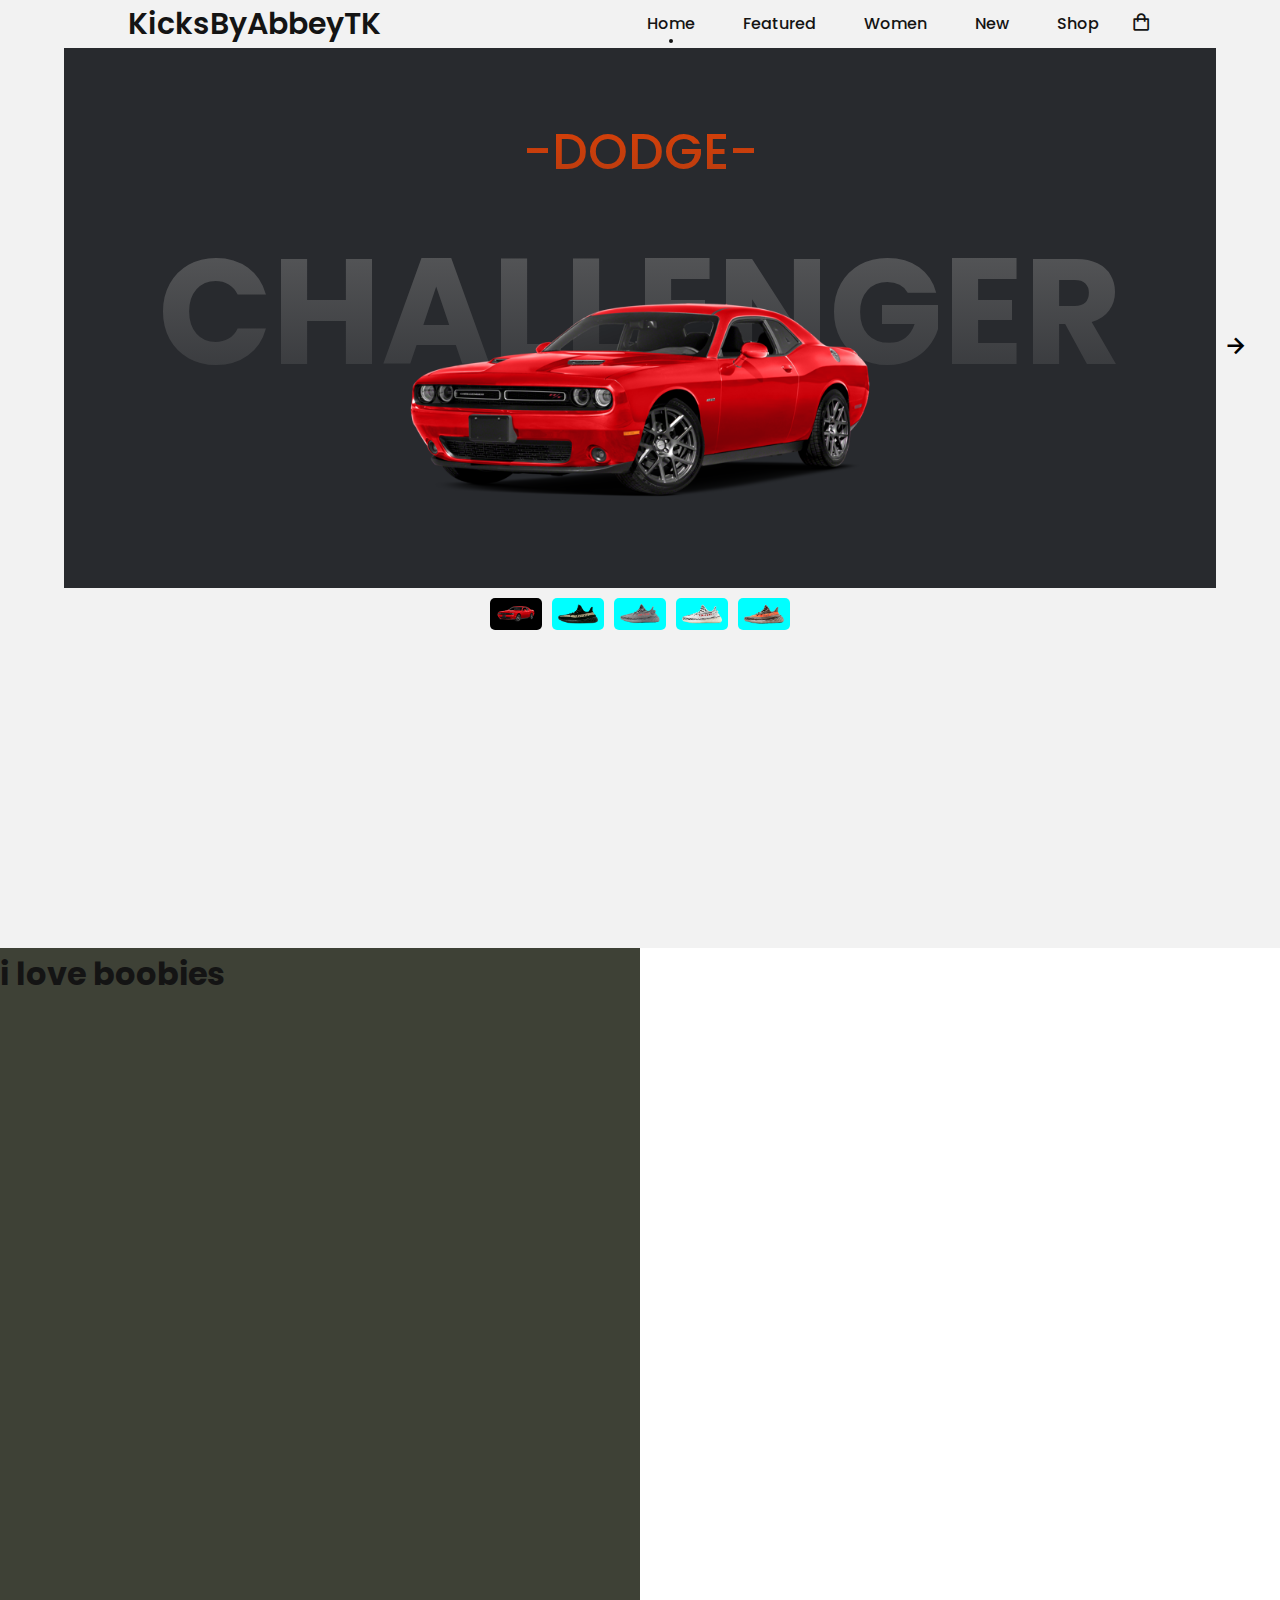
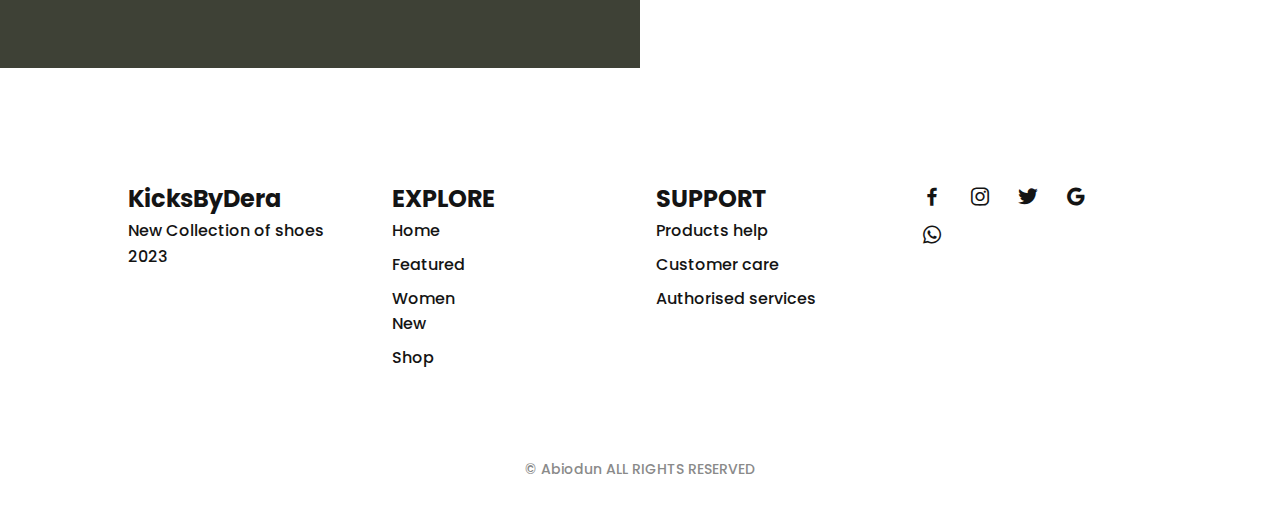
==== commit a0ddab69: "done" ====
--- a/index.html
+++ b/index.html
@@ -154,7 +154,7 @@
       <!--===== FEATURED =====-->
       <section class="featured__container" id="featured">
         <div class="text-box">
-          <h1>teat</h1>
+          <h1>i love boobies</h1>
         </div>
         <iframe
           title="Supercar Sian"
